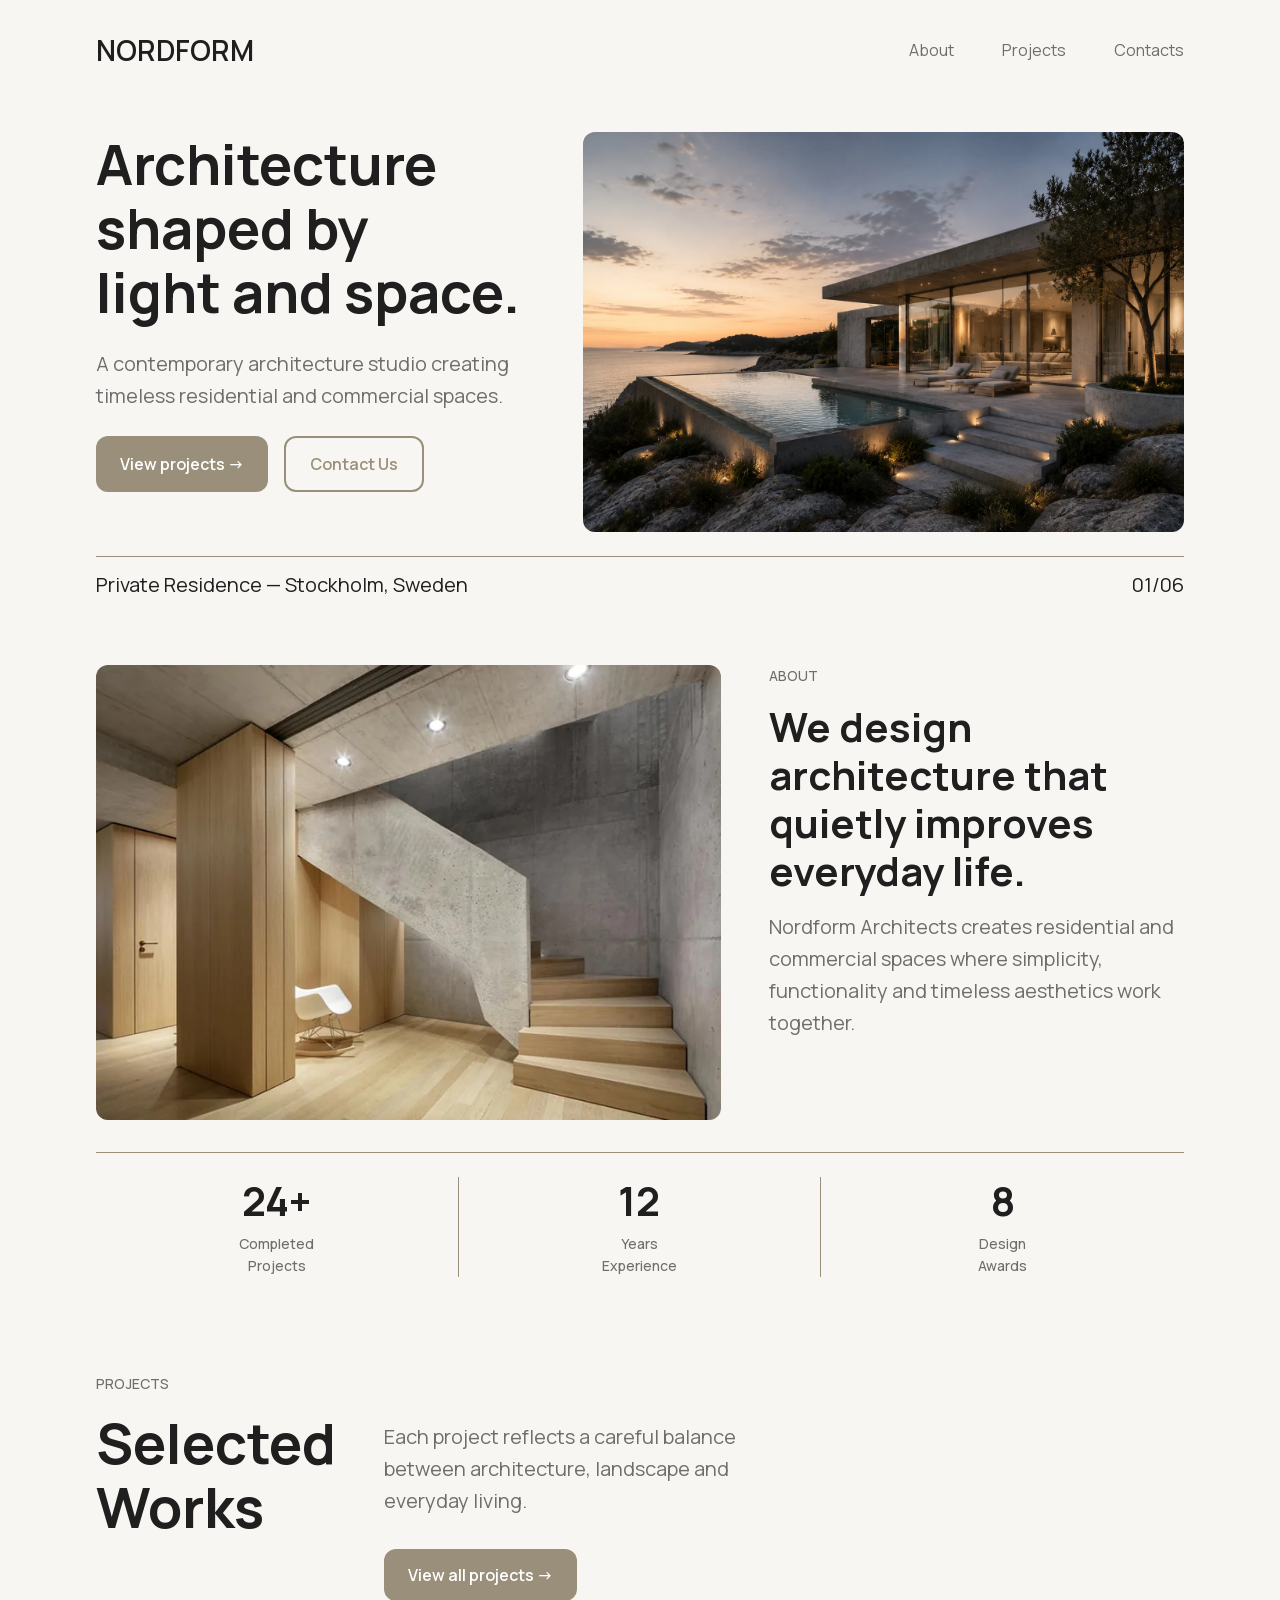
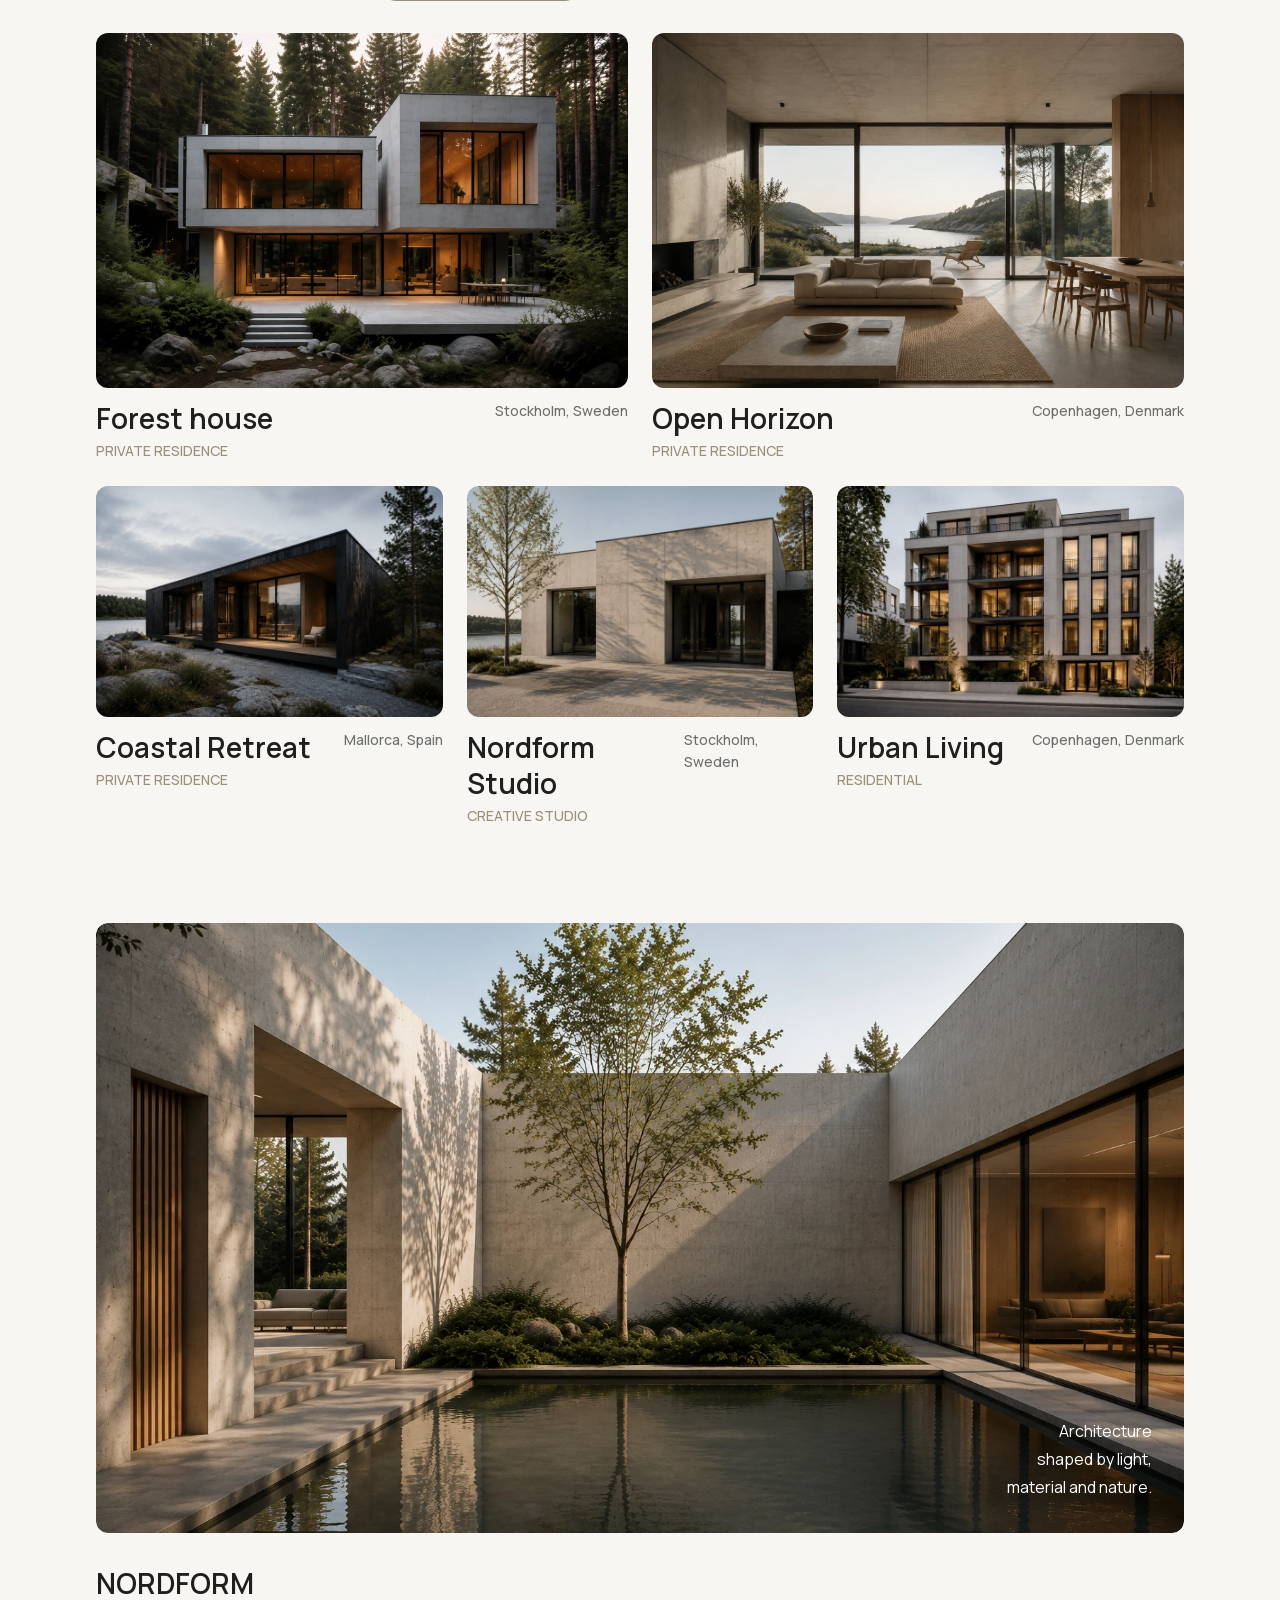
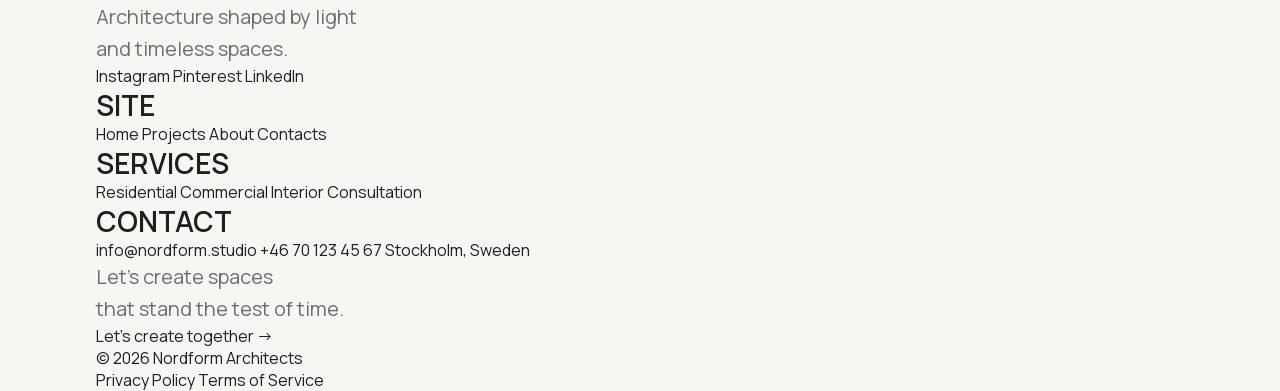
==== index.html @ 65e0deb0 "Add projects and features image section" ====
<!DOCTYPE html>
<html lang="en">

<head>
    <meta charset="UTF-8">
    <meta name="viewport" content="width=device-width, initial-scale=1.0">

    <title>Nordform — Architecture Studio</title>
    <meta name="description"
        content="Nordform Architects creates residential and commercial spaces where simplicity, functionality and timeless aesthetics work together.">

    <link rel="stylesheet" href="assets/css/reset.css">
    <link rel="stylesheet" href="assets/css/style.css">
    <link rel="stylesheet" href="assets/css/responsive.css">

    <script src="assets/js/script.js" defer></script>
</head>

<body>

    <!-- HEADER -->
    <header class="header">
        <div class="container header__inner">

            <a href="/" class="logo">
                NORDFORM
            </a>

            <nav class="nav">
                <a href="#about">About</a>
                <a href="#projects">Projects</a>
                <a href="#contact">Contacts</a>
            </nav>

        </div>
    </header>


    <main>

        <!-- HERO -->
        <section class="hero">

            <div class="container hero__inner">

                <div class="hero__content">

                    <h1>
                        Architecture<br>
                        shaped by<br>
                        light and space.
                    </h1>

                    <p class="hero__description">
                        A contemporary architecture studio creating<br>
                        timeless residential and commercial spaces.
                    </p>

                    <div class="hero__actions">

                        <a href="#projects" class="button">
                            View projects →
                        </a>

                        <a href="#contact" class="button button--outline">
                            Contact Us
                        </a>

                    </div>

                </div>


                <div class="hero__image">

                    <img src="assets/images/hero.webp" alt="Contemporary residential house in the forest">

                </div>

            </div>


            <div class="container hero__meta">

                <span>
                    Private Residence — Stockholm, Sweden
                </span>

                <span>
                    01/06
                </span>

            </div>

        </section>


        <!-- ABOUT -->
        <section class="about" id="about">

            <div class="container">

                <div class="about__inner">

                    <div class="about__image">

                        <img src="assets/images/about.webp" alt="Contemporary architectural interior">

                    </div>


                    <div class="about__content">

                        <p class="eyebrow">
                            ABOUT
                        </p>

                        <h2>
                            We design<br>
                            architecture that<br>
                            quietly improves<br>
                            everyday life.
                        </h2>

                        <p class="about__description">
                            Nordform Architects creates residential and
                            commercial spaces where simplicity,
                            functionality and timeless aesthetics
                            work together.
                        </p>

                    </div>

                </div>


                <!-- STATS -->
                <div class="stats">

                    <div class="stat">

                        <span class="stat__number">
                            24+
                        </span>

                        <span class="stat__label">
                            Completed<br>
                            Projects
                        </span>

                    </div>


                    <div class="stat">

                        <span class="stat__number">
                            12
                        </span>

                        <span class="stat__label">
                            Years<br>
                            Experience
                        </span>

                    </div>


                    <div class="stat">

                        <span class="stat__number">
                            8
                        </span>

                        <span class="stat__label">
                            Design<br>
                            Awards
                        </span>

                    </div>

                </div>

            </div>

        </section>


        <!-- PROJECTS -->

        <section class="projects" id="projects">

            <div class="container">

                <div class="projects__header">

                    <div class="projects__title">
                        <p class="eyebrow">
                            PROJECTS
                        </p>

                        <h1>
                            Selected<br>
                            Works
                        </h1>
                    </div>


                    <div class="projects__intro">

                        <p>
                            Each project reflects a careful balance
                            between architecture, landscape and
                            everyday living.
                        </p>

                        <a href="#" class="button">
                            View all projects →
                        </a>

                    </div>

                </div>


                <div class="projects__grid">

                    <article class="project-card">
                        <div class="project-card__image">
                            <img src="assets/images/forest-house.webp" alt="Forest house">
                        </div>
                        <div class="project-card__info">
                            <div>
                                <h3>
                                    Forest house
                                </h3>
                                <span class="project-card__type">
                                    PRIVATE RESIDENCE
                                </span>
                            </div>
                            <span class="project-card__location">
                                Stockholm, Sweden
                            </span>
                        </div>
                    </article>

                    <article class="project-card">

                        <div class="project-card__image">
                            <img src="assets/images/open-horizon.webp" alt="Open Horizon">
                        </div>

                        <div class="project-card__info">

                            <div>
                                <h3>Open Horizon</h3>

                                <span class="project-card__type">
                                    PRIVATE RESIDENCE
                                </span>
                            </div>

                            <span class="project-card__location">
                                Copenhagen, Denmark
                            </span>

                        </div>

                    </article>


                    <article class="project-card">

                        <div class="project-card__image">
                            <img src="assets/images/coastal-retreat.webp" alt="Coastal Retreat">
                        </div>

                        <div class="project-card__info">

                            <div>
                                <h3>Coastal Retreat</h3>

                                <span class="project-card__type">
                                    PRIVATE RESIDENCE
                                </span>
                            </div>

                            <span class="project-card__location">
                                Mallorca, Spain
                            </span>

                        </div>

                    </article>


                    <article class="project-card">

                        <div class="project-card__image">
                            <img src="assets/images/nordform-studio.webp" alt="Nordform Studio">
                        </div>

                        <div class="project-card__info">

                            <div>
                                <h3>Nordform Studio</h3>

                                <span class="project-card__type">
                                    CREATIVE STUDIO
                                </span>
                            </div>

                            <span class="project-card__location">
                                Stockholm, Sweden
                            </span>

                        </div>

                    </article>


                    <article class="project-card">

                        <div class="project-card__image">
                            <img src="assets/images/urban-living.webp" alt="Urban Living">
                        </div>

                        <div class="project-card__info">

                            <div>
                                <h3>Urban Living</h3>

                                <span class="project-card__type">
                                    RESIDENTIAL
                                </span>
                            </div>

                            <span class="project-card__location">
                                Copenhagen, Denmark
                            </span>

                        </div>

                    </article>

                </div>

            </div>

        </section>


        <!-- FEATURE IMAGE -->
        <section class="feature-image">

            <div class="container feature-image__inner">

                <img class="feature-image__img" src="assets/images/feature-pool.webp"
                    alt="Contemporary architectural courtyard">

                <p class="feature-image__caption">
                    Architecture<br>
                    shaped by light,<br>
                    material and nature.
                </p>

            </div>

        </section>

    </main>


    <!-- FOOTER -->
    <footer class="footer" id="contact">

        <div class="container">

            <div class="footer__top">


                <!-- BRAND -->
                <div class="footer__brand">

                    <a href="/" class="logo">
                        NORDFORM
                    </a>

                    <p>
                        Architecture shaped by light<br>
                        and timeless spaces.
                    </p>


                    <div class="socials">

                        <a href="#" aria-label="Instagram">
                            Instagram
                        </a>

                        <a href="#" aria-label="Pinterest">
                            Pinterest
                        </a>

                        <a href="#" aria-label="LinkedIn">
                            LinkedIn
                        </a>

                    </div>

                </div>


                <!-- SITE -->
                <div class="footer__column">

                    <h3>
                        SITE
                    </h3>

                    <a href="#">
                        Home
                    </a>

                    <a href="#projects">
                        Projects
                    </a>

                    <a href="#about">
                        About
                    </a>

                    <a href="#contact">
                        Contacts
                    </a>

                </div>


                <!-- SERVICES -->
                <div class="footer__column">

                    <h3>
                        SERVICES
                    </h3>

                    <a href="#">
                        Residential
                    </a>

                    <a href="#">
                        Commercial
                    </a>

                    <a href="#">
                        Interior
                    </a>

                    <a href="#">
                        Consultation
                    </a>

                </div>


                <!-- CONTACT -->
                <div class="footer__column">

                    <h3>
                        CONTACT
                    </h3>

                    <a href="mailto:info@nordform.studio">
                        info@nordform.studio
                    </a>

                    <a href="tel:+46701234567">
                        +46 70 123 45 67
                    </a>

                    <span>
                        Stockholm, Sweden
                    </span>

                </div>


                <!-- CTA -->
                <div class="footer__cta">

                    <p>
                        Let’s create spaces<br>
                        that stand the test of time.
                    </p>

                    <a href="#contact">
                        Let’s create together →
                    </a>

                </div>

            </div>


            <!-- FOOTER BOTTOM -->
            <div class="footer__bottom">

                <span>
                    © 2026 Nordform Architects
                </span>

                <div>

                    <a href="#">
                        Privacy Policy
                    </a>

                    <a href="#">
                        Terms of Service
                    </a>

                </div>

            </div>

        </div>

    </footer>

</body>

</html>
---- assets/css/style.css ----
/* ================================= Font ================================= */

@font-face {
    font-family: "manrope";
    src: url("../fonts/Manrope[wght].woff2") format("woff2");
    font-weight: 100 900;
    font-style: normal;
    font-display: swap;
}
/* ================================= Variables ================================= */

:root {
    /* Colors */
    --color-background: #F7F6F2;
    --color-surface: #FFFFFF;
    --color-text-primary: #1F1F1F;
    --color-text-secondary: #6E6E6E;
    --color-accent: #9A8F7A;
    --color-border: #E6E2DB;

    /* Typography */
    --font-family: "Manrope", sans-serif;

    --text-display: 800 72px / 80px var(--font-family);
    --text-h1: 700 56px / 64px var(--font-family);
    --text-h2: 700 40px / 48px var(--font-family);
    --text-h3: 600 28px / 36px var(--font-family);
    --text-body-large: 400 20px / 32px var(--font-family);
    --text-body: 400 16px / 28px var(--font-family);
    --text-caption: 500 14px / 22px var(--font-family);
    --text-button: 600 16px / 24px var(--font-family);

    /* Spacing */
    --space-1: 4px;
    --space-2: 8px;
    --space-3: 12px;
    --space-4: 16px;
    --space-5: 24px;
    --space-6: 32px;
    --space-7: 48px;
    --space-8: 64px;
    --space-9: 96px;
    --space-10: 128px;
    --space-11: 160px;

    /* Radius */
    --radius-none: 0;
    --radius-sm: 8px;
    --radius-md: 12px;
    --radius-lg: 16px;
    --radius-xl: 24px;

     /* Grid */
    --grid-columns: 12;
    --grid-gutter: 24px;
    --container-width: 1248px; /* set 1440 after landing */
    --grid-margin: 96px;

    /* Transition */
    --transition-fast: 0.3s ease;
}

/* ================================= Reset ================================= */

* {
    box-sizing: border-box;
    margin: 0;
    padding: 0;
}

html {
    scroll-behavior: smooth;
}

body {
    background-color: var(--color-background);
    color: var(--color-text-primary);
    font-family: var(--font-family);
}

/* ================================= Layout ================================= */

::selection {
    background: var(--color-accent);
    color: var(--color-surface);
}

.container {
    width: min(
        calc(100% - (var(--grid-margin) * 2)),
        var(--container-width)
    );

    margin-inline: auto;
}

img {
    display: block;
    max-width: 100%;
}

/* ================================= Typography ================================= */

h1 {
    font: var(--text-h1);
}

h2 {
    font: var(--text-h2);
}

h3 {
    font: var(--text-h3);
}

p {
    font: var(--text-body-large);
    color: var(--color-text-secondary)
}

a {
    color: inherit;
    text-decoration: none;
}

/* ================================= Components ================================= */

.button {
    display: inline-flex;
    align-items: center;
    justify-content: center;

    padding: 14px 24px;

    font: var(--text-button);

    border-radius: var(--radius-md);

    transition: var(--transition-fast);

    background-color: var(--color-accent);
    color: var(--color-surface);
}

.button:hover {
    opacity: 0.85;
}

.button:active {
    transform: translateY(1px);
}

.button:focus-visible {
    outline: 2px solid var(--color-text-primary);
    outline-offset: 2px;
}

.button--outline {
    background-color: var(--color-background);
    color: var(--color-accent);
    border: 2px solid var(--color-accent);
}

.button--outline:hover {
    background-color: var(--color-accent);
    color: var(--color-background);
    transition: var(--transition-fast);
}

/* ================================= Sections ================================= */

/*================= Header =================*/

.header {
    padding-block: var(--space-6);

    position: sticky;
    top: 0;
    z-index: 100;
    background-color: var(--color-background);
}

.header__inner {
    display: flex;
    align-items: center;
    justify-content: space-between;
}

.logo {
    font: var(--text-h3);
}

.nav {
    display: flex;
    gap: var(--space-7);
}

.nav a {
    font: var(--text-body);
    color: var(--color-text-secondary);
}

/*================= Hero =================*/

.hero {
    padding-block: var(--space-6);
}

.hero__inner {
    display: grid;
    grid-template-columns: repeat(12, 1fr);
    gap: var(--grid-gutter);
}

.hero__content {
    grid-column: span 5;

    display: flex;
    flex-direction: column;

    gap: var(--space-5);
}

.hero__actions {
    display: flex;
    gap: var(--space-4);
}

.hero__image {
    grid-column: span 7;
    justify-self: end;
    padding-left: var(--grid-gutter);
    overflow: hidden;
}

.hero__image img {
    border-radius: var(--radius-md);
}

.hero__meta {
    display: flex;
    align-content: center;
    justify-content: space-between;

    margin-top: var(--space-5);
    padding-top: var(--space-3);

    border-top: 1px solid var(--color-accent);

    font: var(--text-body-large);
}

/*================= About =================*/

.about {
    padding-block: var(--space-6);
}

.about__inner {
    display: grid;
    grid-template-columns: repeat(12, 1fr);
    gap: var(--grid-gutter);
}

.about__image {
    grid-column: span 7;
}

.about__image img {
    width: 100%;
    border-radius: var(--radius-md);
}

.about__content {
    grid-column: 8 / span 5;
    justify-self: end;
    padding-left: var(--grid-gutter);

    display: flex;
    flex-direction: column;
    gap: var(--space-4);
}

.eyebrow {
    font: var(--text-caption);
    color: var(--color-text-secondary);
}

.stats {
    display: grid;
    grid-template-columns: repeat(3, 1fr);

    margin-top: var(--space-6);
    padding-top: var(--space-5);

    border-top: 1px solid var(--color-accent);
}

.stat {
    display: flex;
    flex-direction: column;
    text-align: center;
    gap: var(--space-2);
}

.stat:not(:last-child) {
    border-right: 1px solid var(--color-accent);
}

.stat__number {
    font: var(--text-h2);
    color: var(--color-text-primary);
}

.stat__label {
    font: var(--text-caption);
    color: var(--color-text-secondary);
}

/*================= Projects =================*/

.projects {
    padding-block: var(--space-8);
}

.projects__header {
    display: flex;
    justify-content: start;
    align-items: flex-start;

    gap: var(--space-7);
    margin-bottom: var(--space-6);
}

.projects__title {
    display: flex;
    flex-direction: column;
    gap: var(--space-4);
}

.projects__intro {
    width: 35%;

    display: flex;
    flex-direction: column;
    align-items: flex-start;
    gap: var(--space-6);
    margin-top: var(--space-7);
}

.projects__grid {
    display: grid;
    grid-template-columns: repeat(12, 1fr);
    gap: var(--grid-gutter);
}

.project-card:nth-child(1),
.project-card:nth-child(2) {
    grid-column: span 6;
}

.project-card:nth-child(n + 3) {
    grid-column: span 4;
}

.project-card {
    display: flex;
    flex-direction: column;
}

.project-card__image {
    overflow: hidden;
    border-radius: var(--radius-md);
}

.project-card__image img {
    display: block;
    width: 100%;
    aspect-ratio: 6 / 4;
    object-fit: cover;
}

.project-card__info {
    display: flex;
    justify-content: space-between;
    align-items: flex-start;

    margin-top: var(--space-3);
}

.project-card h3 {
    font: var(--text-h3);
}

.project-card__type {
    display: block;

    margin-top: var(--space-1);

    font: var(--text-caption);
    color: var(--color-accent);
}

.project-card__location {
    font: var(--text-caption);
    color: var(--color-text-secondary);
}

/*================= Feature Image =================*/

.feature-image {
    padding-block: var(--space-6);
}

.feature-image__inner {
    position: relative;
    aspect-ratio: 1248 / 700;
    overflow: hidden;

    border-radius: var(--radius-md);
}

.feature-image__inner img {
    display: block;
    width: 100%;
    height: 100%;

    object-fit: cover;
    border-radius: var(--radius-md);
}

.feature-image__caption {
    position: absolute;
    right: var(--space-6);
    bottom: var(--space-6);

    color: var(--color-surface);
    font: var(--text-body);
    text-align: right;
}
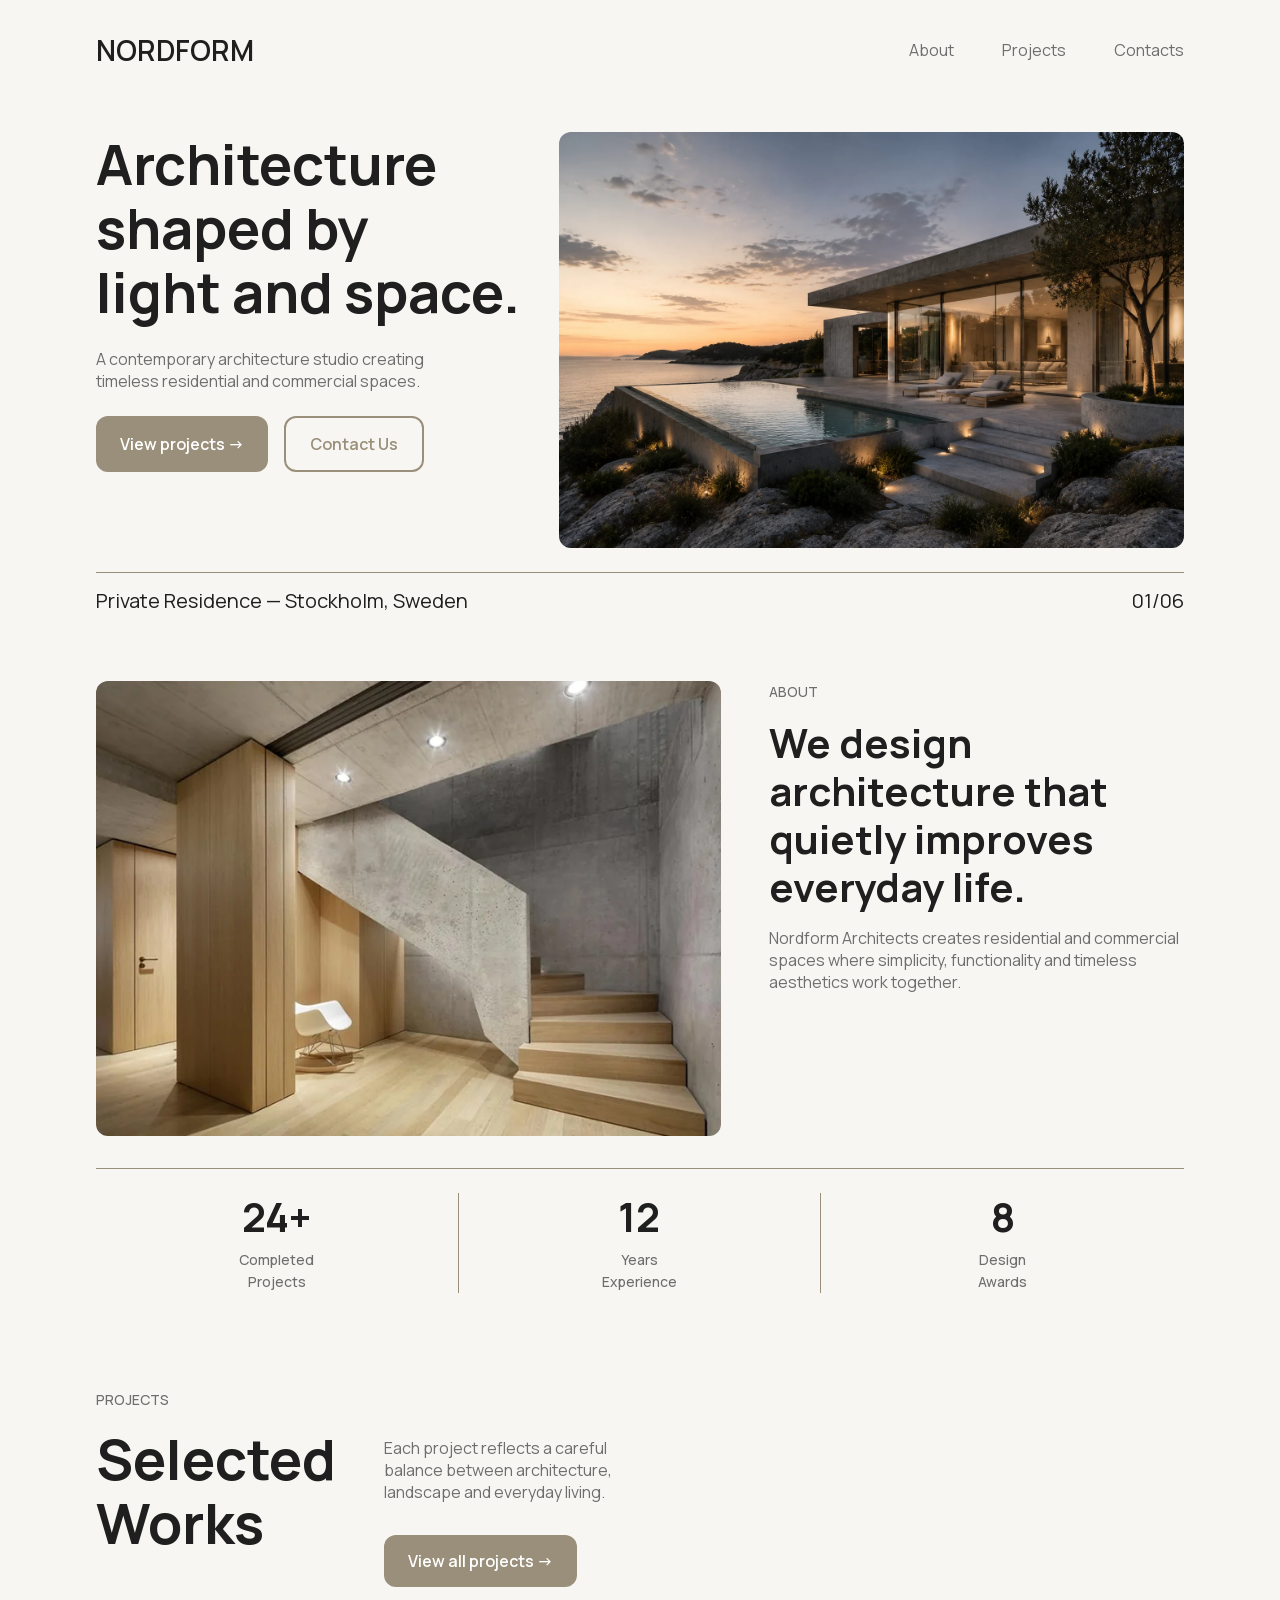
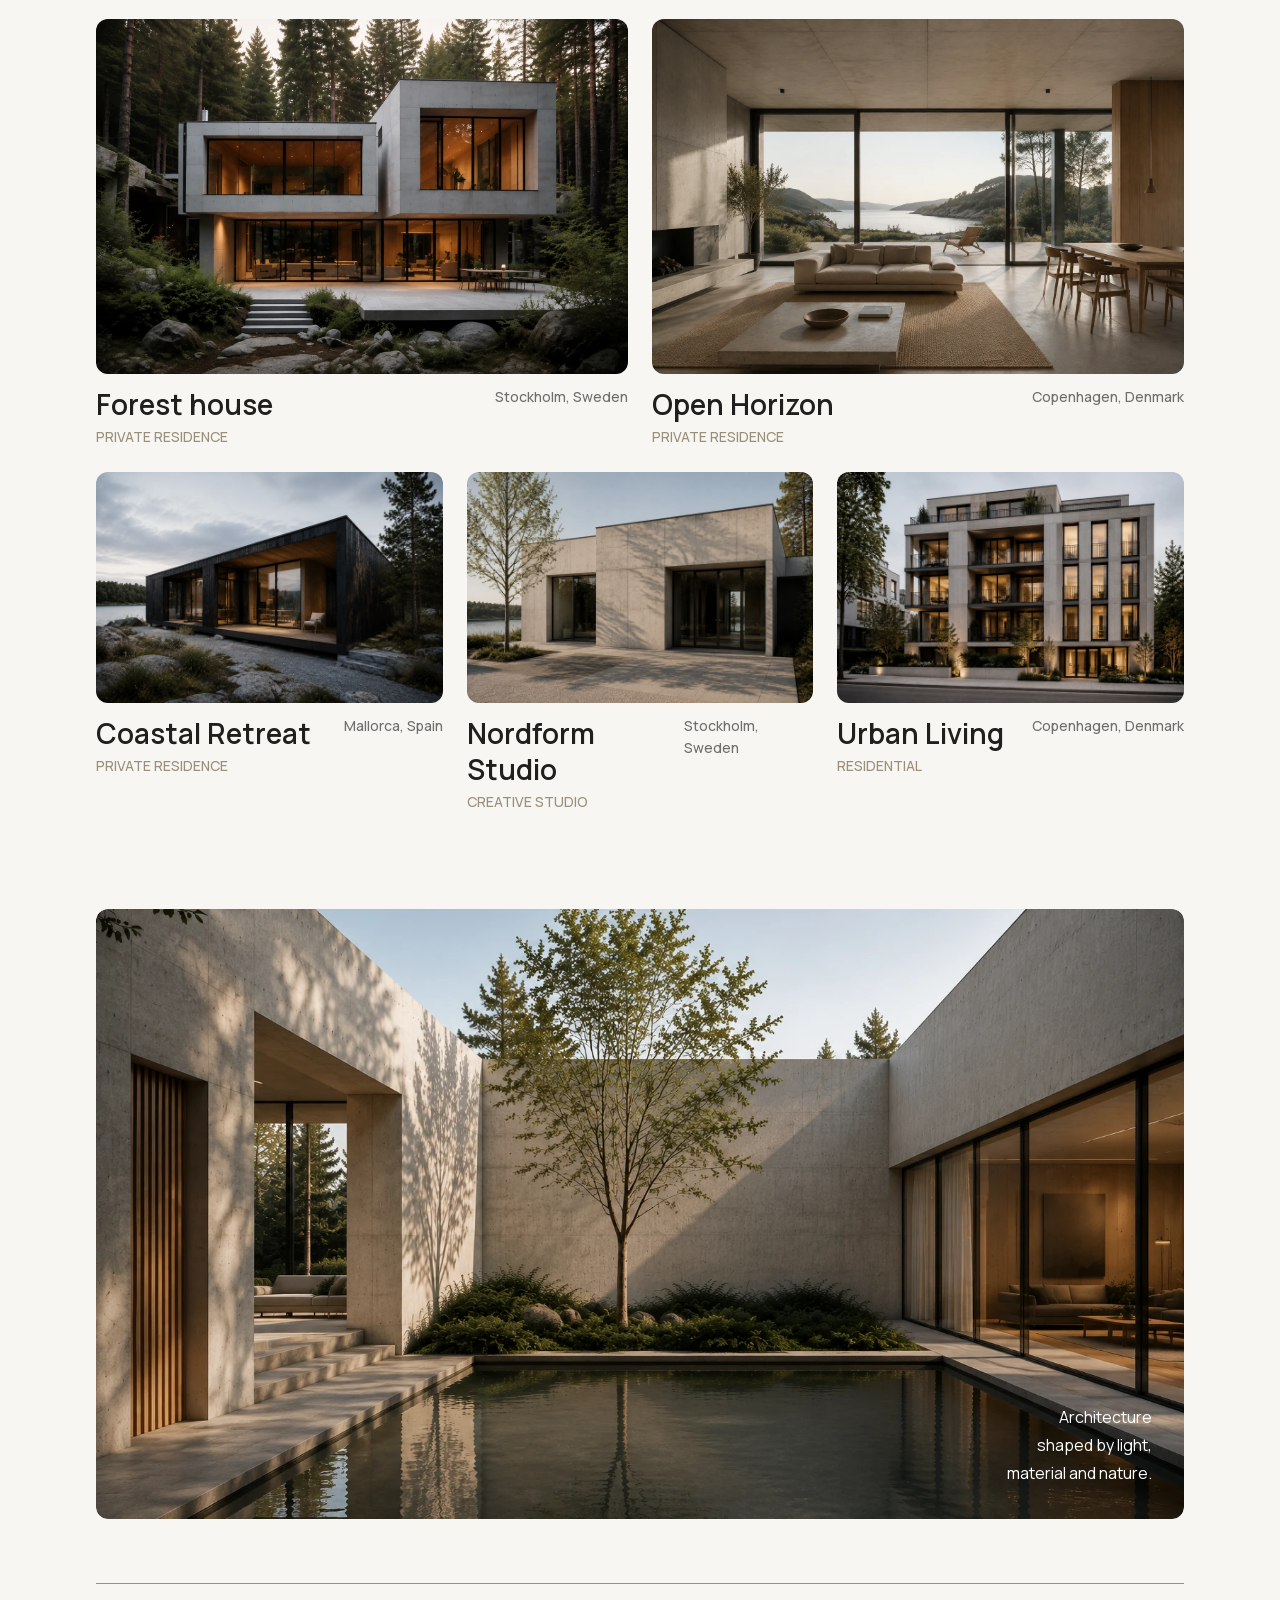
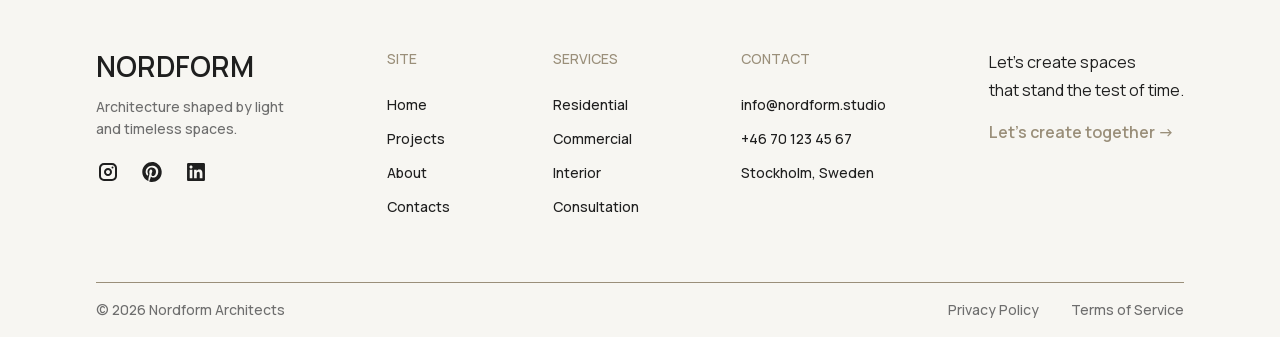
==== commit 5d7c9f4c: "Add footer. Optimize image and fix css" ====
--- a/index.html
+++ b/index.html
@@ -22,7 +22,7 @@
     <header class="header">
         <div class="container header__inner">
 
-            <a href="/" class="logo">
+            <a href="/" class="logo" aria-label="Nordform home">
                 NORDFORM
             </a>
 
@@ -104,7 +104,8 @@
 
                     <div class="about__image">
 
-                        <img src="assets/images/about.webp" alt="Contemporary architectural interior">
+                        <img src="assets/images/about.webp" loading="lazy" decoding="async"
+                        alt="Contemporary architectural interior">
 
                     </div>
 
@@ -198,10 +199,10 @@
                             PROJECTS
                         </p>
 
-                        <h1>
+                        <h2>
                             Selected<br>
                             Works
-                        </h1>
+                        </h2>
                     </div>
 
 
@@ -226,7 +227,8 @@
 
                     <article class="project-card">
                         <div class="project-card__image">
-                            <img src="assets/images/forest-house.webp" alt="Forest house">
+                            <img src="assets/images/forest-house.webp" loading="lazy" decoding="async"
+                            alt="Forest house">
                         </div>
                         <div class="project-card__info">
                             <div>
@@ -246,7 +248,8 @@
                     <article class="project-card">
 
                         <div class="project-card__image">
-                            <img src="assets/images/open-horizon.webp" alt="Open Horizon">
+                            <img src="assets/images/open-horizon.webp" loading="lazy" decoding="async"
+                            alt="Open Horizon">
                         </div>
 
                         <div class="project-card__info">
@@ -271,7 +274,8 @@
                     <article class="project-card">
 
                         <div class="project-card__image">
-                            <img src="assets/images/coastal-retreat.webp" alt="Coastal Retreat">
+                            <img src="assets/images/coastal-retreat.webp" loading="lazy" decoding="async"
+                            alt="Coastal Retreat">
                         </div>
 
                         <div class="project-card__info">
@@ -296,7 +300,8 @@
                     <article class="project-card">
 
                         <div class="project-card__image">
-                            <img src="assets/images/nordform-studio.webp" alt="Nordform Studio">
+                            <img src="assets/images/nordform-studio.webp" loading="lazy" decoding="async"
+                            alt="Nordform Studio">
                         </div>
 
                         <div class="project-card__info">
@@ -321,7 +326,8 @@
                     <article class="project-card">
 
                         <div class="project-card__image">
-                            <img src="assets/images/urban-living.webp" alt="Urban Living">
+                            <img src="assets/images/urban-living.webp" loading="lazy" decoding="async"
+                            alt="Urban Living">
                         </div>
 
                         <div class="project-card__info">
@@ -354,8 +360,8 @@
 
             <div class="container feature-image__inner">
 
-                <img class="feature-image__img" src="assets/images/feature-pool.webp"
-                    alt="Contemporary architectural courtyard">
+                <img class="feature-image__img" src="assets/images/feature-pool.webp" loading="lazy" decoding="async"
+                    alt="Nordform architectural project">
 
                 <p class="feature-image__caption">
                     Architecture<br>
@@ -381,7 +387,7 @@
                 <!-- BRAND -->
                 <div class="footer__brand">
 
-                    <a href="/" class="logo">
+                    <a href="/" class="logo" aria-label="Nordform home">
                         NORDFORM
                     </a>
 
@@ -394,15 +400,18 @@
                     <div class="socials">
 
                         <a href="#" aria-label="Instagram">
-                            Instagram
+                            <img src="assets/icons/instagram.svg" loading="lazy" decoding="async"
+                            alt="">
                         </a>
 
                         <a href="#" aria-label="Pinterest">
-                            Pinterest
+                            <img src="assets/icons/pinterest.svg" loading="lazy" decoding="async"
+                            alt="">
                         </a>
 
                         <a href="#" aria-label="LinkedIn">
-                            LinkedIn
+                            <img src="assets/icons/linkedin.svg" loading="lazy" decoding="async"
+                            alt="">
                         </a>
 
                     </div>
--- a/assets/css/style.css
+++ b/assets/css/style.css
@@ -7,6 +7,7 @@
     font-style: normal;
     font-display: swap;
 }
+
 /* ================================= Variables ================================= */
 
 :root {
@@ -50,10 +51,11 @@
     --radius-lg: 16px;
     --radius-xl: 24px;
 
-     /* Grid */
+    /* Grid */
     --grid-columns: 12;
     --grid-gutter: 24px;
-    --container-width: 1248px; /* set 1440 after landing */
+    --container-width: 1248px;
+    /* set 1440 after landing */
     --grid-margin: 96px;
 
     /* Transition */
@@ -76,6 +78,7 @@
     background-color: var(--color-background);
     color: var(--color-text-primary);
     font-family: var(--font-family);
+    font-size: 16px;
 }
 
 /* ================================= Layout ================================= */
@@ -86,10 +89,8 @@
 }
 
 .container {
-    width: min(
-        calc(100% - (var(--grid-margin) * 2)),
-        var(--container-width)
-    );
+    width: min(calc(100% - (var(--grid-margin) * 2)),
+            var(--container-width));
 
     margin-inline: auto;
 }
@@ -114,7 +115,6 @@
 }
 
 p {
-    font: var(--text-body-large);
     color: var(--color-text-secondary)
 }
 
@@ -159,12 +159,13 @@
     background-color: var(--color-background);
     color: var(--color-accent);
     border: 2px solid var(--color-accent);
+    
+    transition: var(--transition-fast);
 }
 
 .button--outline:hover {
     background-color: var(--color-accent);
     color: var(--color-background);
-    transition: var(--transition-fast);
 }
 
 /* ================================= Sections ================================= */
@@ -229,7 +230,6 @@
 .hero__image {
     grid-column: span 7;
     justify-self: end;
-    padding-left: var(--grid-gutter);
     overflow: hidden;
 }
 
@@ -239,7 +239,7 @@
 
 .hero__meta {
     display: flex;
-    align-content: center;
+    align-items: center;
     justify-content: space-between;
 
     margin-top: var(--space-5);
@@ -324,9 +324,8 @@
 }
 
 .projects__header {
-    display: flex;
-    justify-content: start;
-    align-items: flex-start;
+    display:grid;
+    grid-template-columns: repeat(12,1fr);
 
     gap: var(--space-7);
     margin-bottom: var(--space-6);
@@ -336,10 +335,15 @@
     display: flex;
     flex-direction: column;
     gap: var(--space-4);
+    grid-column: span 2.5;
+}
+
+.projects__title h2 {
+    font: var(--text-h1);
 }
 
 .projects__intro {
-    width: 35%;
+    grid-column: span 4;
 
     display: flex;
     flex-direction: column;
@@ -420,7 +424,7 @@
     border-radius: var(--radius-md);
 }
 
-.feature-image__inner img {
+.feature-image__img {
     display: block;
     width: 100%;
     height: 100%;
@@ -438,3 +442,107 @@
     font: var(--text-body);
     text-align: right;
 }
+
+/*================= Footer =================*/
+
+.footer {
+    padding-top: var(--space-6);
+}
+
+.footer__top {
+    display: flex;
+    justify-content: space-between;
+    align-items: flex-start;
+
+    padding-block: var(--space-8);
+
+    border-top: 1px solid var(--color-accent);
+}
+
+.footer__brand {
+    display: flex;
+    flex-direction: column;
+    align-items: flex-start;
+    gap: var(--space-3);
+}
+
+.footer__brand p {
+    font: var(--text-caption);
+}
+
+.socials {
+    display: flex;
+    align-items: center;
+    gap: 20px;
+    margin-top: var(--space-2);
+}
+
+.socials a {
+    display: flex;
+    align-items: center;
+    justify-content: center;
+
+    width: 24px;
+    height: 24px;
+}
+
+.socials img {
+    display: block;
+    width: 24px;
+    height: 24px;
+}
+
+.footer__column {
+    display: flex;
+    flex-direction: column;
+    align-items: flex-start;
+    gap: var(--space-3);
+}
+
+.footer__column h3 {
+    margin-bottom: var(--space-3);
+
+    font: var(--text-caption);
+    color: var(--color-accent);
+}
+
+.footer__column a,
+.footer__column span {
+    font: var(--text-caption);
+}
+
+.footer__cta {
+    display: flex;
+    flex-direction: column;
+    align-items: flex-start;
+    gap: var(--space-4);
+}
+
+.footer__cta p {
+    font: var(--text-body);
+    color: var(--color-text-primary);
+}
+
+.footer__cta a {
+    font: var(--text-button);
+    color: var(--color-accent);
+}
+
+.footer__bottom {
+    display: flex;
+    justify-content: space-between;
+    align-items: center;
+
+    padding-block: var(--space-4);
+
+    border-top: 1px solid var(--color-accent);
+
+    font: var(--text-caption);
+    color: var(--color-text-secondary);
+}
+
+.footer__bottom > div {
+    display: flex;
+    gap: var(--space-6);
+}
+
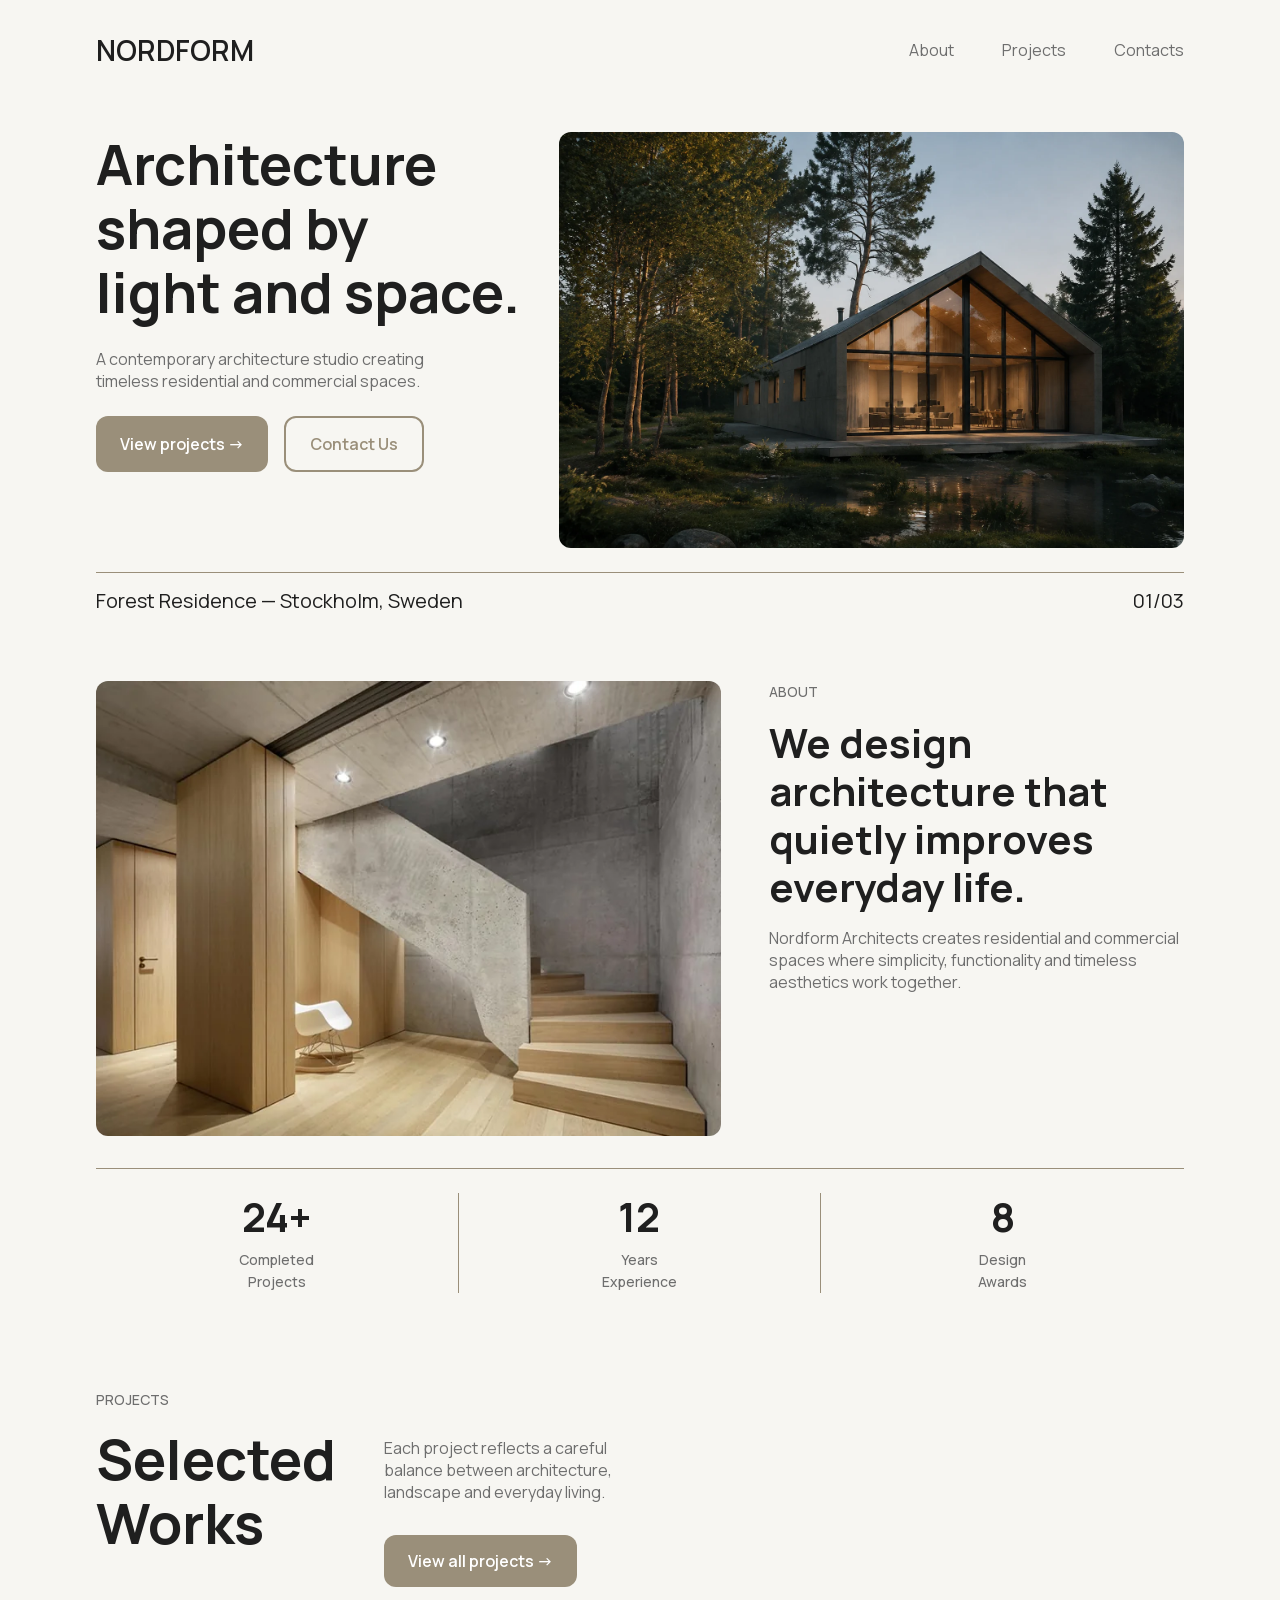
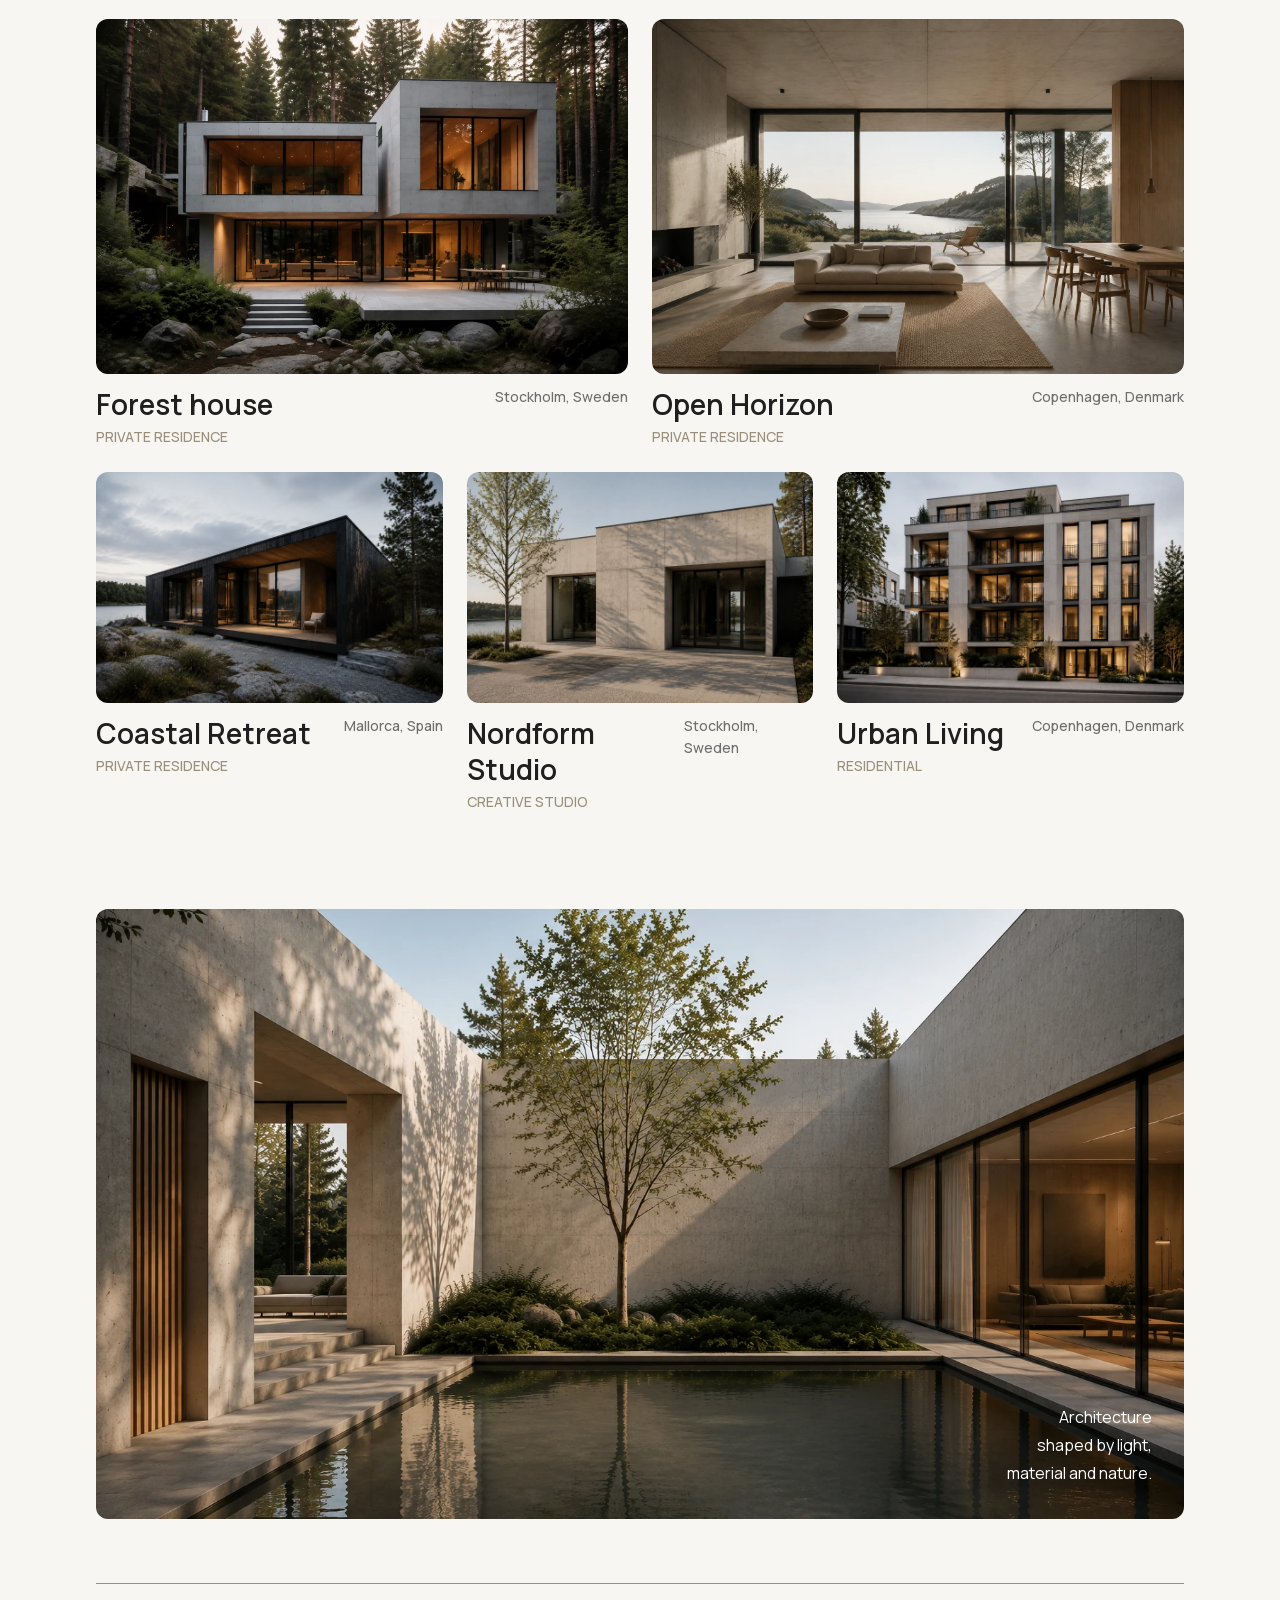
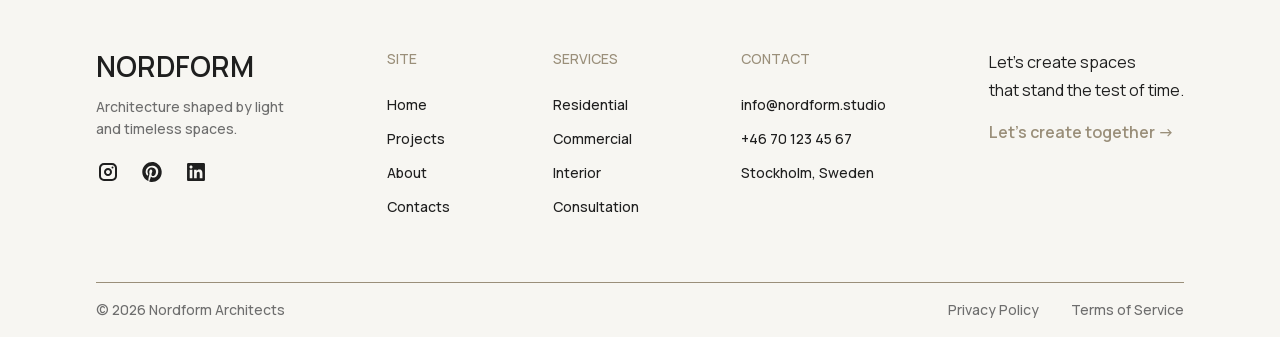
==== commit adc7102c: "Add hero slider" ====
--- a/index.html
+++ b/index.html
@@ -25,6 +25,12 @@
             <a href="/" class="logo" aria-label="Nordform home">
                 NORDFORM
             </a>
+
+            <button class="menu-toggle" aria-label="Open menu">
+                <span></span>
+                <span></span>
+                <span></span>
+            </button>
 
             <nav class="nav">
                 <a href="#about">About</a>
@@ -39,6 +45,7 @@
     <main>
 
         <!-- HERO -->
+
         <section class="hero">
 
             <div class="container hero__inner">
@@ -56,6 +63,7 @@
                         timeless residential and commercial spaces.
                     </p>
 
+
                     <div class="hero__actions">
 
                         <a href="#projects" class="button">
@@ -73,7 +81,19 @@
 
                 <div class="hero__image">
 
-                    <img src="assets/images/hero.webp" alt="Contemporary residential house in the forest">
+                    <div class="hero-slider">
+                        <div class="hero-slide active" data-title="Forest Residence — Stockholm, Sweden">
+                            <img src="assets/images/hero1.webp" alt="Forest Residence">
+                        </div>
+
+                        <div class="hero-slide" data-title="Mountain Retreat — Swiss Alps">
+                            <img src="assets/images/hero2.webp" alt="Mountain Retreat">
+                        </div>
+
+                        <div class="hero-slide" data-title="Coastal Residence — Nordic Coast">
+                            <img src="assets/images/hero3.webp" alt="Coastal Residence">
+                        </div>
+                    </div>
 
                 </div>
 
@@ -82,18 +102,17 @@
 
             <div class="container hero__meta">
 
-                <span>
-                    Private Residence — Stockholm, Sweden
+                <span class="hero__location">
+                    Forest Residence — Stockholm, Sweden
                 </span>
 
-                <span>
-                    01/06
+                <span class="hero__counter">
+                    01/03
                 </span>
 
             </div>
 
         </section>
-
 
         <!-- ABOUT -->
         <section class="about" id="about">
@@ -105,7 +124,7 @@
                     <div class="about__image">
 
                         <img src="assets/images/about.webp" loading="lazy" decoding="async"
-                        alt="Contemporary architectural interior">
+                            alt="Contemporary architectural interior">
 
                     </div>
 
@@ -228,7 +247,7 @@
                     <article class="project-card">
                         <div class="project-card__image">
                             <img src="assets/images/forest-house.webp" loading="lazy" decoding="async"
-                            alt="Forest house">
+                                alt="Forest house">
                         </div>
                         <div class="project-card__info">
                             <div>
@@ -249,7 +268,7 @@
 
                         <div class="project-card__image">
                             <img src="assets/images/open-horizon.webp" loading="lazy" decoding="async"
-                            alt="Open Horizon">
+                                alt="Open Horizon">
                         </div>
 
                         <div class="project-card__info">
@@ -275,7 +294,7 @@
 
                         <div class="project-card__image">
                             <img src="assets/images/coastal-retreat.webp" loading="lazy" decoding="async"
-                            alt="Coastal Retreat">
+                                alt="Coastal Retreat">
                         </div>
 
                         <div class="project-card__info">
@@ -301,7 +320,7 @@
 
                         <div class="project-card__image">
                             <img src="assets/images/nordform-studio.webp" loading="lazy" decoding="async"
-                            alt="Nordform Studio">
+                                alt="Nordform Studio">
                         </div>
 
                         <div class="project-card__info">
@@ -327,7 +346,7 @@
 
                         <div class="project-card__image">
                             <img src="assets/images/urban-living.webp" loading="lazy" decoding="async"
-                            alt="Urban Living">
+                                alt="Urban Living">
                         </div>
 
                         <div class="project-card__info">
@@ -400,18 +419,15 @@
                     <div class="socials">
 
                         <a href="#" aria-label="Instagram">
-                            <img src="assets/icons/instagram.svg" loading="lazy" decoding="async"
-                            alt="">
+                            <img src="assets/icons/instagram.svg" loading="lazy" decoding="async" alt="">
                         </a>
 
                         <a href="#" aria-label="Pinterest">
-                            <img src="assets/icons/pinterest.svg" loading="lazy" decoding="async"
-                            alt="">
+                            <img src="assets/icons/pinterest.svg" loading="lazy" decoding="async" alt="">
                         </a>
 
                         <a href="#" aria-label="LinkedIn">
-                            <img src="assets/icons/linkedin.svg" loading="lazy" decoding="async"
-                            alt="">
+                            <img src="assets/icons/linkedin.svg" loading="lazy" decoding="async" alt="">
                         </a>
 
                     </div>
--- a/assets/css/style.css
+++ b/assets/css/style.css
@@ -20,7 +20,7 @@
     --color-border: #E6E2DB;
 
     /* Typography */
-    --font-family: "Manrope", sans-serif;
+    --font-family: "manrope", sans-serif;
 
     --text-display: 800 72px / 80px var(--font-family);
     --text-h1: 700 56px / 64px var(--font-family);
@@ -159,7 +159,7 @@
     background-color: var(--color-background);
     color: var(--color-accent);
     border: 2px solid var(--color-accent);
-    
+
     transition: var(--transition-fast);
 }
 
@@ -201,6 +201,27 @@
     color: var(--color-text-secondary);
 }
 
+.menu-toggle {
+    display: none;
+
+    width: 24px;
+    padding: 0;
+
+    border: none;
+    background: transparent;
+
+    cursor: pointer;
+}
+
+.menu-toggle span {
+    display: block;
+    width: 100%;
+    height: 2px;
+    margin-block: 5px;
+
+    background-color: var(--color-text-primary);
+}
+
 /*================= Hero =================*/
 
 .hero {
@@ -229,12 +250,37 @@
 
 .hero__image {
     grid-column: span 7;
-    justify-self: end;
+    position: relative;
     overflow: hidden;
-}
-
-.hero__image img {
     border-radius: var(--radius-md);
+}
+
+.hero-slider {
+    position: relative;
+    width: 100%;
+    overflow: hidden;
+}
+
+.hero-slide{
+    width: 100%;
+    height: 100%;
+    display: block;
+    object-fit: cover;
+
+    opacity: 0;
+    position: absolute;
+    inset: 0;
+
+    transform: scale(1.05);
+    transition:
+        opacity 1s ease,
+        transform 6s ease;
+}
+
+.hero-slide.active {
+    opacity: 1;
+    position: relative;
+    transform: scale(1);
 }
 
 .hero__meta {
@@ -324,8 +370,8 @@
 }
 
 .projects__header {
-    display:grid;
-    grid-template-columns: repeat(12,1fr);
+    display: grid;
+    grid-template-columns: repeat(12, 1fr);
 
     gap: var(--space-7);
     margin-bottom: var(--space-6);
@@ -430,7 +476,6 @@
     height: 100%;
 
     object-fit: cover;
-    border-radius: var(--radius-md);
 }
 
 .feature-image__caption {
@@ -541,8 +586,7 @@
     color: var(--color-text-secondary);
 }
 
-.footer__bottom > div {
+.footer__bottom>div {
     display: flex;
     gap: var(--space-6);
-}
-
+}
--- a/assets/css/responsive.css
+++ b/assets/css/responsive.css
@@ -0,0 +1,274 @@
+/* ================================= Mobile ================================= */
+
+@media (max-width: 768px) {
+    :root {
+        --font-family: "manrope", sans-serif;
+        
+        --text-mobile-display: 700 36px / 42px var(--font-family);
+        --text-mobile-h2: 700 32px / 40px var(--font-family);
+        --text-mobile-h1: 700 36px / 42px var(--font-family);
+        --text-mobile-h3: 600 24px / 32px var(--font-family);
+        --text-mobile-caption: 400 14px / 22px var(--font-family);
+
+        --grid-margin: 12px;
+    }
+
+    .button {
+        padding: 10px 16px;
+        font-size: 14px;
+        line-height: 20px;
+        border-radius: 8px;
+    }
+
+    /*================= Header =================*/ 
+
+    .header {
+        padding-block: var(--space-3);
+    }
+
+    .logo {
+        font: var(--text-mobile-h3);
+    }
+
+    .nav {
+        display: none;
+    }
+
+    .menu-toggle {
+        display: block;
+    }
+
+    /*================= Hero =================*/
+    .hero {
+        padding-block: 0;
+        padding-bottom: var(--space-2);
+    }
+
+    .hero__inner {
+        display: flex;
+        flex-direction: column;
+        gap: var(--space-3);
+    }
+
+    .hero__content,
+    .hero__image {
+        grid-column: auto;
+    }
+
+    .hero__content {
+        order: 2;
+    }
+
+    .hero__image {
+        width: calc(100% + (var(--grid-margin) * 2));
+        margin-left: calc(var(--grid-margin) * -1);
+        padding-left: 0;
+
+        border-radius: 0;
+        order: 1;
+    }
+
+    .hero-slider img {
+        border-radius:0;
+    }
+
+    .hero__content h1 {
+        font: var(--text-mobile-display);
+    }
+
+    .hero__description {
+        font-size: 16px;
+        line-height: 24px;
+    }
+
+    .hero__actions {
+        gap: 12px;
+    }
+
+    .hero__meta {
+        display: none;
+
+        font: var(--text-mobile-caption);
+        padding-top: var(--space-2);
+        color: var(--color-text-secondary);
+    }
+
+    /*================= About =================*/
+
+    .about {
+        padding-block: var(--space-6);
+    }
+
+    .about__inner {
+        display: flex;
+        flex-direction: column;
+        gap: var(--space-4);
+    }
+
+    .about__image {
+        width: 100%;
+    }
+
+    .about__content {
+        width: 100%;
+        padding-left: 0;
+
+        gap: var(--space-4);
+
+        order: 1;
+    }
+
+    .about__content h2 {
+        font: var(--text-mobile-h2);
+    }
+
+    .about__description {
+        font-size: 16px;
+        line-height: 24px;
+    }
+
+    .about__image {
+        object-fit: cover;
+
+        order: 2;
+    }
+
+    .stats {
+        display: grid;
+        grid-template-columns: repeat(3, 1fr);
+
+        margin-top: var(--space-2);
+        padding-top: var(--space-4);
+
+        border-top: none;
+
+        order: 3;
+    }
+
+    .stat {
+        display: flex;
+        flex-direction: column;
+        align-items: center;
+        text-align: center;
+
+        gap: var(--space-2);
+    }
+
+    .stat:not(:last-child) {
+        border-right: 1px solid var(--color-accent);
+    }
+
+    .stat__number {
+        font-size: 28px;
+        line-height: 36px;
+    }
+
+    .stat__label {
+        font-size: 12px;
+        line-height: 18px;
+    }
+
+    /*================= Projects =================*/
+
+    .projects {
+        padding-block: var(--space-7);
+    }
+
+    .projects__header {
+        display: flex;
+        flex-direction: column;
+        gap: var(--space-5);
+        margin-bottom: var(--space-7);
+    }
+
+    .projects__title h2 {
+        font: var(--text-mobile-h1);
+    }
+
+    .projects__intro {
+        width: 100%;
+        margin-top: 0;
+        gap: var(--space-5);
+    }
+
+    .projects__intro p {
+        font-size: 16px;
+        line-height: 24px;
+    }
+
+    .projects__grid {
+        display: flex;
+        flex-direction: column;
+        gap: var(--space-7);
+    }
+
+    .project-card,
+    .project-card:nth-child(1),
+    .project-card:nth-child(2),
+    .project-card:nth-child(n + 3) {
+        width: 100%;
+        grid-column: auto;
+    }
+
+    .project-card__image img {
+        width: 100%;
+    }
+
+    .project-card__info {
+        display: grid;
+        grid-template-columns: 1fr auto;
+        gap: var(--space-4);
+    }
+
+    .project-card h3 {
+        font: var(--text-mobile-h3);
+    }
+
+    .project-card__location {
+        max-width: 180px;
+        text-align: right;
+    }
+
+    /*================= Footer =================*/
+
+    .footer__top {
+        display: flex;
+        flex-direction: column;
+        gap: var(--space-7);
+    }
+
+    .footer__brand,
+    .footer__column,
+    .footer__cta {
+        width: 100%;
+    }
+
+    .footer__bottom {
+        flex-direction: column;
+        align-items: flex-start;
+        gap: var(--space-4);
+    }
+
+    .footer__bottom>div {
+        gap: var(--space-5);
+    }
+
+    /*================= Feature Image =================*/
+
+    .feature-image {
+        padding-block: 0;
+    }
+
+    .feature-image__inner {
+        width: 100vw;
+
+        border-radius: 0;
+    }
+
+    .feature-image__caption {
+        right: var(--space-4);
+        bottom: var(--space-4);
+        font-size: 16px;
+        line-height: 24px;
+    }
+}
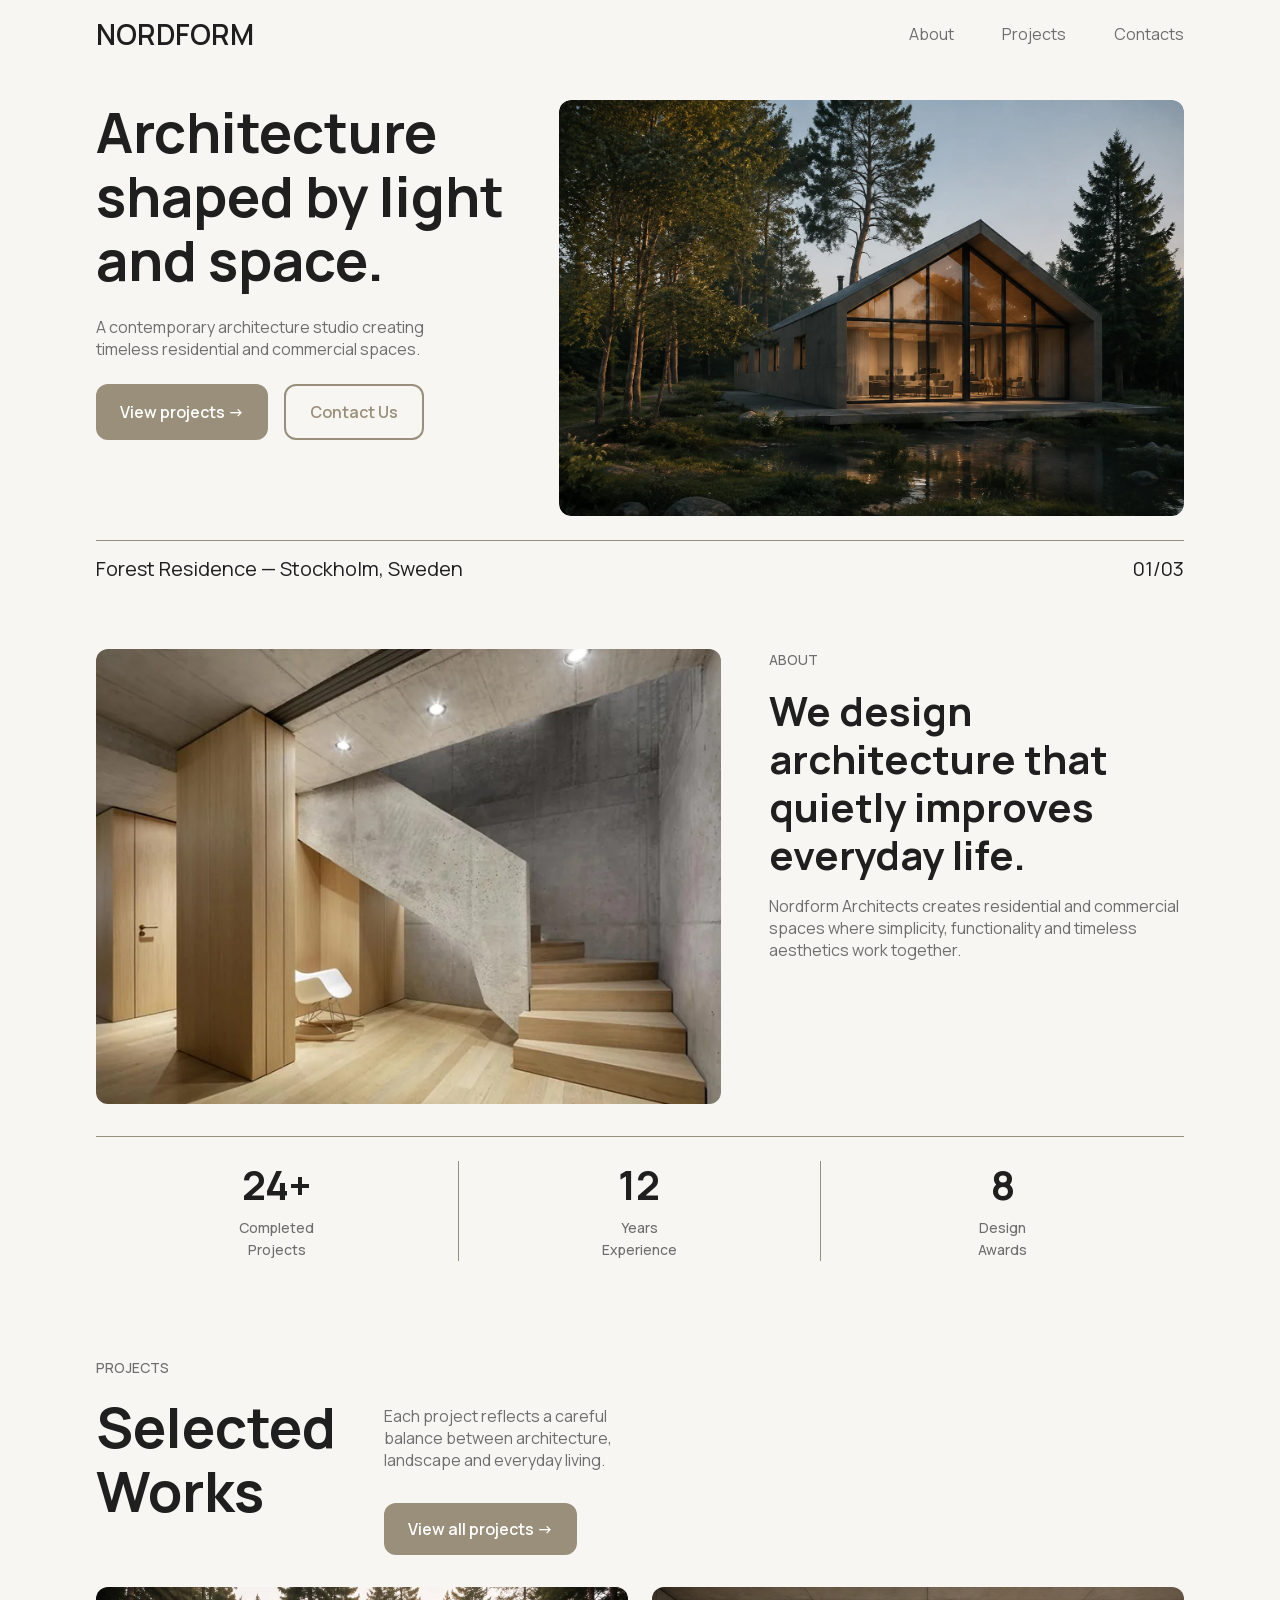
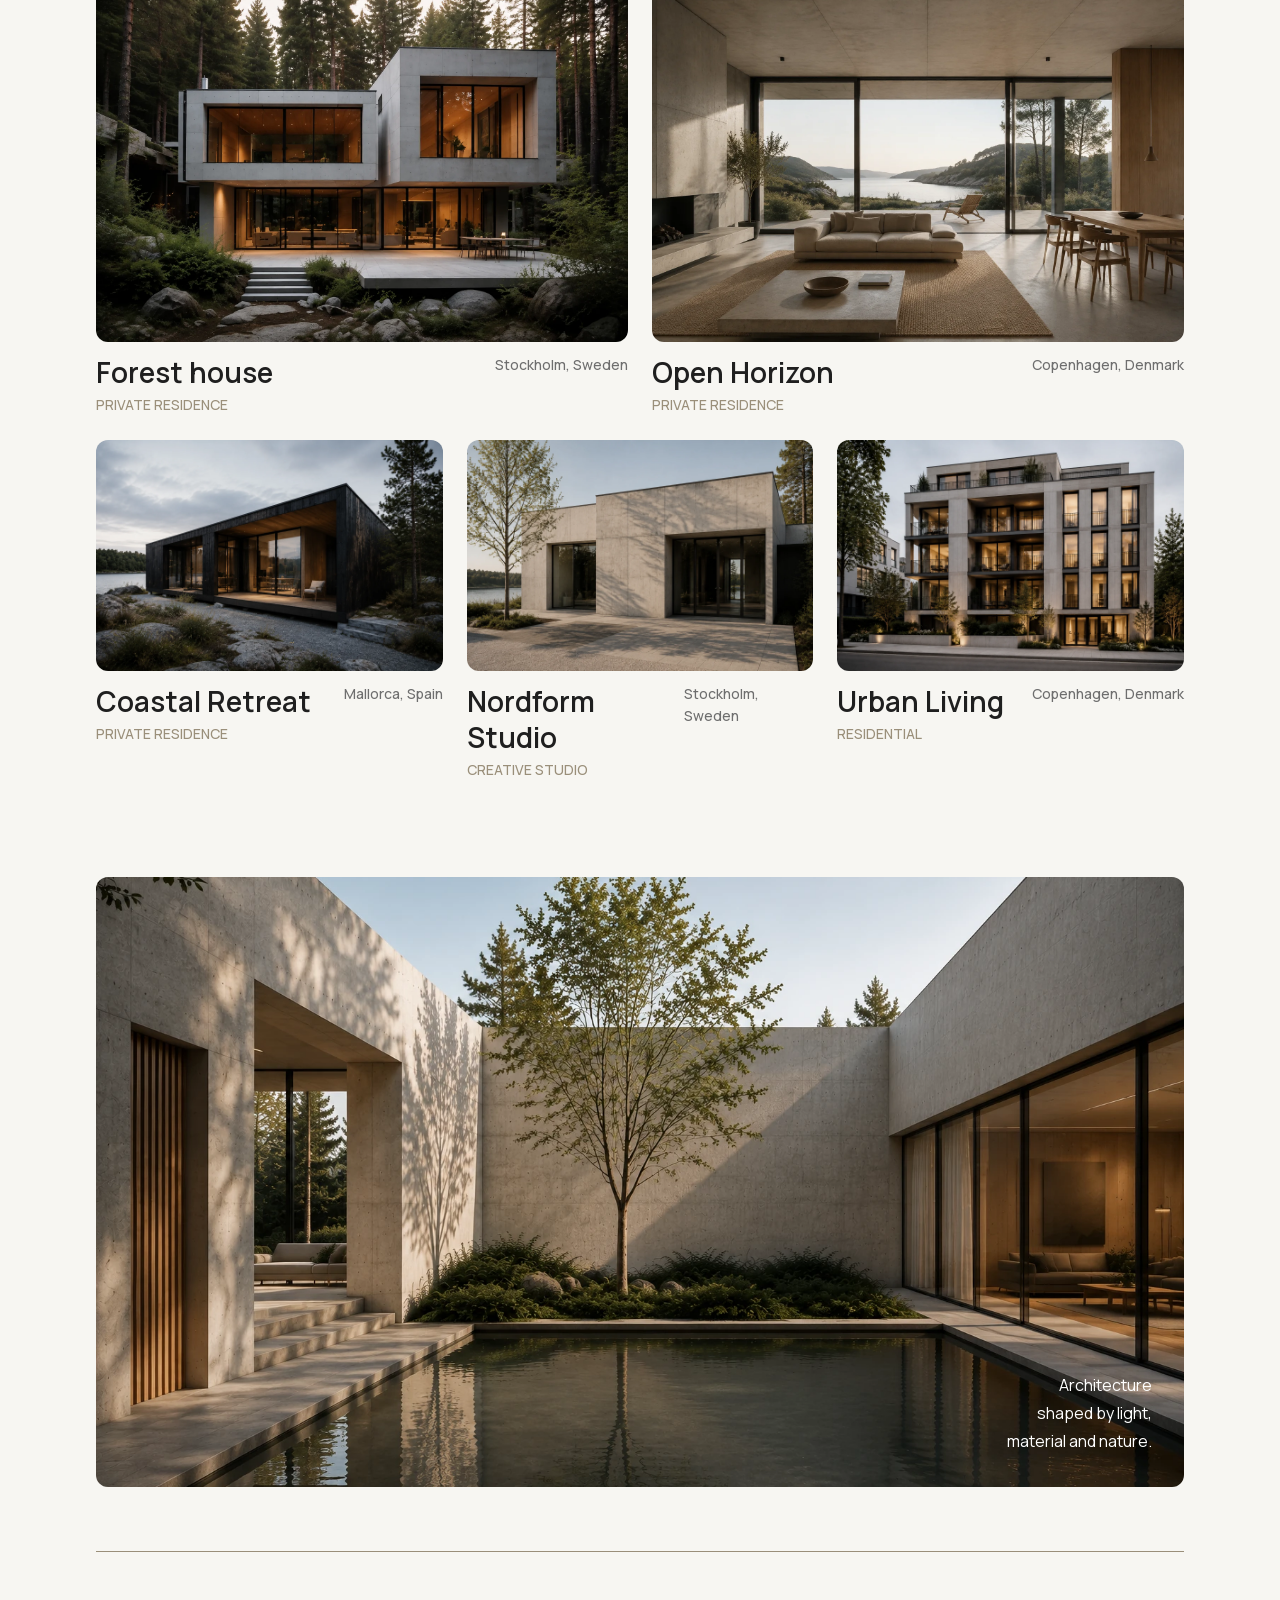
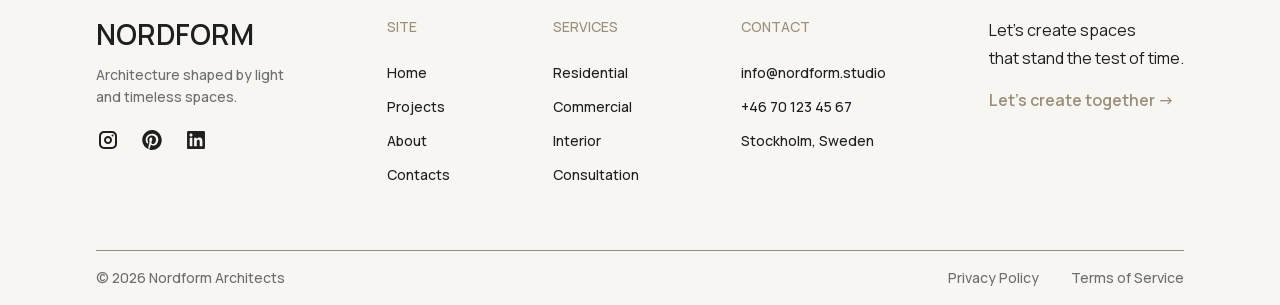
==== commit 4524479b: "Add togge menu and page animathion" ====
--- a/index.html
+++ b/index.html
@@ -1,556 +1,448 @@
-<!DOCTYPE html>
+<!doctype html>
 <html lang="en">
-
-<head>
-    <meta charset="UTF-8">
-    <meta name="viewport" content="width=device-width, initial-scale=1.0">
-
-    <title>Nordform — Architecture Studio</title>
-    <meta name="description"
-        content="Nordform Architects creates residential and commercial spaces where simplicity, functionality and timeless aesthetics work together.">
-
-    <link rel="stylesheet" href="assets/css/reset.css">
-    <link rel="stylesheet" href="assets/css/style.css">
-    <link rel="stylesheet" href="assets/css/responsive.css">
-
-    <script src="assets/js/script.js" defer></script>
-</head>
-
-<body>
-
-    <!-- HEADER -->
-    <header class="header">
-        <div class="container header__inner">
-
-            <a href="/" class="logo" aria-label="Nordform home">
-                NORDFORM
-            </a>
-
-            <button class="menu-toggle" aria-label="Open menu">
-                <span></span>
-                <span></span>
-                <span></span>
-            </button>
-
-            <nav class="nav">
-                <a href="#about">About</a>
-                <a href="#projects">Projects</a>
-                <a href="#contact">Contacts</a>
-            </nav>
-
-        </div>
-    </header>
-
-
-    <main>
-
-        <!-- HERO -->
-
-        <section class="hero">
-
-            <div class="container hero__inner">
-
-                <div class="hero__content">
-
-                    <h1>
-                        Architecture<br>
-                        shaped by<br>
-                        light and space.
-                    </h1>
-
-                    <p class="hero__description">
-                        A contemporary architecture studio creating<br>
-                        timeless residential and commercial spaces.
+    <head>
+        <meta charset="UTF-8" />
+        <meta name="viewport" content="width=device-width, initial-scale=1.0" />
+
+        <title>Nordform — Architecture Studio</title>
+        <meta
+            name="description"
+            content="Nordform Architects creates residential and commercial spaces where simplicity, functionality and timeless aesthetics work together."
+        />
+
+        <link rel="stylesheet" href="assets/css/reset.css" />
+        <link rel="stylesheet" href="assets/css/style.css" />
+        <link rel="stylesheet" href="assets/css/responsive.css" />
+
+        <script src="assets/js/script.js" defer></script>
+    </head>
+    <body>
+        <!-- HEADER -->
+        <header class="header">
+            <div class="container header__inner">
+                <a href="/" class="logo" aria-label="Nordform home">
+                    NORDFORM
+                </a>
+
+                <button
+                    class="menu-toggle"
+                    aria-label="Open menu"
+                    aria-expanded="false"
+                >
+                    <span></span>
+                    <span></span>
+                    <span></span>
+                </button>
+
+                <nav class="nav">
+                    <a href="#about">About</a>
+                    <a href="#projects">Projects</a>
+                    <a href="#contact">Contacts</a>
+                </nav>
+            </div>
+        </header>
+
+        <main>
+            <!-- HERO -->
+
+            <section class="hero reveal">
+                <div class="container hero__inner">
+                    <div class="hero__content">
+                        <h1>Architecture shaped by light and space.</h1>
+
+                        <p class="hero__description">
+                            A contemporary architecture studio creating<br />
+                            timeless residential and commercial spaces.
+                        </p>
+
+                        <div class="hero__actions">
+                            <a href="#projects" class="button">
+                                View projects →
+                            </a>
+
+                            <a href="#contact" class="button button--outline">
+                                Contact Us
+                            </a>
+                        </div>
+                    </div>
+
+                    <div class="hero__image">
+                        <div class="hero-slider">
+                            <div
+                                class="hero-slide active"
+                                data-title="Forest Residence — Stockholm, Sweden"
+                            >
+                                <img
+                                    src="assets/images/hero1.webp"
+                                    alt="Forest Residence"
+                                />
+                            </div>
+
+                            <div
+                                class="hero-slide"
+                                data-title="Mountain Retreat — Swiss Alps"
+                            >
+                                <img
+                                    src="assets/images/hero2.webp"
+                                    alt="Mountain Retreat"
+                                />
+                            </div>
+
+                            <div
+                                class="hero-slide"
+                                data-title="Coastal Residence — Nordic Coast"
+                            >
+                                <img
+                                    src="assets/images/hero3.webp"
+                                    alt="Coastal Residence"
+                                />
+                            </div>
+                        </div>
+                    </div>
+                </div>
+
+                <div class="container hero__meta">
+                    <span class="hero__location"></span>
+                    <span class="hero__counter"></span>
+                </div>
+            </section>
+
+            <!-- ABOUT -->
+            <section class="about reveal">
+                <div class="container">
+                    <div class="about__inner">
+                        <div class="about__image">
+                            <img
+                                src="assets/images/about.webp"
+                                loading="lazy"
+                                decoding="async"
+                                alt="Contemporary architectural interior"
+                            />
+                        </div>
+
+                        <div class="about__content">
+                            <p class="eyebrow">ABOUT</p>
+
+                            <h2>
+                                We design<br />
+                                architecture that<br />
+                                quietly improves<br />
+                                everyday life.
+                            </h2>
+
+                            <p class="about__description">
+                                Nordform Architects creates residential and
+                                commercial spaces where simplicity,
+                                functionality and timeless aesthetics work
+                                together.
+                            </p>
+                        </div>
+                    </div>
+
+                    <!-- STATS -->
+                    <div class="stats">
+                        <div class="stat">
+                            <span class="stat__number"> 24+ </span>
+
+                            <span class="stat__label">
+                                Completed<br />
+                                Projects
+                            </span>
+                        </div>
+
+                        <div class="stat">
+                            <span class="stat__number"> 12 </span>
+
+                            <span class="stat__label">
+                                Years<br />
+                                Experience
+                            </span>
+                        </div>
+
+                        <div class="stat">
+                            <span class="stat__number">8</span>
+                            <span class="stat__label">Design<br />Awards</span>
+                        </div>
+                    </div>
+                </div>
+            </section>
+
+            <!-- PROJECTS -->
+
+            <section class="projects reveal" id="projects">
+                <div class="container">
+                    <div class="projects__header">
+                        <div class="projects__title">
+                            <p class="eyebrow">PROJECTS</p>
+
+                            <h2>
+                                Selected<br />
+                                Works
+                            </h2>
+                        </div>
+
+                        <div class="projects__intro">
+                            <p>
+                                Each project reflects a careful balance between
+                                architecture, landscape and everyday living.
+                            </p>
+
+                            <a href="#" class="button"> View all projects → </a>
+                        </div>
+                    </div>
+
+                    <div class="projects__grid">
+                        <article class="project-card">
+                            <div class="project-card__image">
+                                <img
+                                    src="assets/images/forest-house.webp"
+                                    loading="lazy"
+                                    decoding="async"
+                                    alt="Forest house"
+                                />
+                            </div>
+                            <div class="project-card__info">
+                                <div>
+                                    <h3>Forest house</h3>
+                                    <span class="project-card__type">
+                                        PRIVATE RESIDENCE
+                                    </span>
+                                </div>
+                                <span class="project-card__location">
+                                    Stockholm, Sweden
+                                </span>
+                            </div>
+                        </article>
+
+                        <article class="project-card">
+                            <div class="project-card__image">
+                                <img
+                                    src="assets/images/open-horizon.webp"
+                                    loading="lazy"
+                                    decoding="async"
+                                    alt="Open Horizon"
+                                />
+                            </div>
+
+                            <div class="project-card__info">
+                                <div>
+                                    <h3>Open Horizon</h3>
+
+                                    <span class="project-card__type">
+                                        PRIVATE RESIDENCE
+                                    </span>
+                                </div>
+
+                                <span class="project-card__location">
+                                    Copenhagen, Denmark
+                                </span>
+                            </div>
+                        </article>
+
+                        <article class="project-card">
+                            <div class="project-card__image">
+                                <img
+                                    src="assets/images/coastal-retreat.webp"
+                                    loading="lazy"
+                                    decoding="async"
+                                    alt="Coastal Retreat"
+                                />
+                            </div>
+
+                            <div class="project-card__info">
+                                <div>
+                                    <h3>Coastal Retreat</h3>
+
+                                    <span class="project-card__type">
+                                        PRIVATE RESIDENCE
+                                    </span>
+                                </div>
+
+                                <span class="project-card__location">
+                                    Mallorca, Spain
+                                </span>
+                            </div>
+                        </article>
+
+                        <article class="project-card">
+                            <div class="project-card__image">
+                                <img
+                                    src="assets/images/nordform-studio.webp"
+                                    loading="lazy"
+                                    decoding="async"
+                                    alt="Nordform Studio"
+                                />
+                            </div>
+
+                            <div class="project-card__info">
+                                <div>
+                                    <h3>Nordform Studio</h3>
+
+                                    <span class="project-card__type">
+                                        CREATIVE STUDIO
+                                    </span>
+                                </div>
+
+                                <span class="project-card__location">
+                                    Stockholm, Sweden
+                                </span>
+                            </div>
+                        </article>
+
+                        <article class="project-card">
+                            <div class="project-card__image">
+                                <img
+                                    src="assets/images/urban-living.webp"
+                                    loading="lazy"
+                                    decoding="async"
+                                    alt="Urban Living"
+                                />
+                            </div>
+
+                            <div class="project-card__info">
+                                <div>
+                                    <h3>Urban Living</h3>
+
+                                    <span class="project-card__type">
+                                        RESIDENTIAL
+                                    </span>
+                                </div>
+
+                                <span class="project-card__location">
+                                    Copenhagen, Denmark
+                                </span>
+                            </div>
+                        </article>
+                    </div>
+                </div>
+            </section>
+
+            <!-- FEATURE IMAGE -->
+            <section class="feature-image">
+                <div class="container feature-image__inner">
+                    <img
+                        class="feature-image__img"
+                        src="assets/images/feature-pool.webp"
+                        loading="lazy"
+                        decoding="async"
+                        alt="Nordform architectural project"
+                    />
+
+                    <p class="feature-image__caption">
+                        Architecture<br />
+                        shaped by light,<br />
+                        material and nature.
                     </p>
-
-
-                    <div class="hero__actions">
-
-                        <a href="#projects" class="button">
-                            View projects →
+                </div>
+            </section>
+        </main>
+
+        <!-- FOOTER -->
+        <footer class="footer" id="contact">
+            <div class="container">
+                <div class="footer__top">
+                    <!-- BRAND -->
+                    <div class="footer__brand">
+                        <a href="/" class="logo" aria-label="Nordform home">
+                            NORDFORM
                         </a>
 
-                        <a href="#contact" class="button button--outline">
-                            Contact Us
+                        <p>
+                            Architecture shaped by light<br />
+                            and timeless spaces.
+                        </p>
+
+                        <div class="socials">
+                            <a href="#" aria-label="Instagram">
+                                <img
+                                    src="assets/icons/instagram.svg"
+                                    loading="lazy"
+                                    decoding="async"
+                                    alt=""
+                                />
+                            </a>
+
+                            <a href="#" aria-label="Pinterest">
+                                <img
+                                    src="assets/icons/pinterest.svg"
+                                    loading="lazy"
+                                    decoding="async"
+                                    alt=""
+                                />
+                            </a>
+
+                            <a href="#" aria-label="LinkedIn">
+                                <img
+                                    src="assets/icons/linkedin.svg"
+                                    loading="lazy"
+                                    decoding="async"
+                                    alt=""
+                                />
+                            </a>
+                        </div>
+                    </div>
+
+                    <!-- SITE -->
+                    <div class="footer__column">
+                        <h3>SITE</h3>
+
+                        <a href="#"> Home </a>
+
+                        <a href="#projects"> Projects </a>
+
+                        <a href="#about"> About </a>
+
+                        <a href="#contact"> Contacts </a>
+                    </div>
+
+                    <!-- SERVICES -->
+                    <div class="footer__column">
+                        <h3>SERVICES</h3>
+
+                        <a href="#"> Residential </a>
+
+                        <a href="#"> Commercial </a>
+
+                        <a href="#"> Interior </a>
+
+                        <a href="#"> Consultation </a>
+                    </div>
+
+                    <!-- CONTACT -->
+                    <div class="footer__column">
+                        <h3>CONTACT</h3>
+
+                        <a href="mailto:info@nordform.studio">
+                            info@nordform.studio
                         </a>
 
-                    </div>
-
-                </div>
-
-
-                <div class="hero__image">
-
-                    <div class="hero-slider">
-                        <div class="hero-slide active" data-title="Forest Residence — Stockholm, Sweden">
-                            <img src="assets/images/hero1.webp" alt="Forest Residence">
-                        </div>
-
-                        <div class="hero-slide" data-title="Mountain Retreat — Swiss Alps">
-                            <img src="assets/images/hero2.webp" alt="Mountain Retreat">
-                        </div>
-
-                        <div class="hero-slide" data-title="Coastal Residence — Nordic Coast">
-                            <img src="assets/images/hero3.webp" alt="Coastal Residence">
-                        </div>
-                    </div>
-
-                </div>
-
+                        <a href="tel:+46701234567"> +46 70 123 45 67 </a>
+
+                        <span> Stockholm, Sweden </span>
+                    </div>
+
+                    <!-- CTA -->
+                    <div class="footer__cta">
+                        <p>
+                            Let’s create spaces<br />
+                            that stand the test of time.
+                        </p>
+
+                        <a href="#contact"> Let’s create together → </a>
+                    </div>
+                </div>
+
+                <!-- FOOTER BOTTOM -->
+                <div class="footer__bottom">
+                    <span> © 2026 Nordform Architects </span>
+
+                    <div>
+                        <a href="#"> Privacy Policy </a>
+
+                        <a href="#"> Terms of Service </a>
+                    </div>
+                </div>
             </div>
-
-
-            <div class="container hero__meta">
-
-                <span class="hero__location">
-                    Forest Residence — Stockholm, Sweden
-                </span>
-
-                <span class="hero__counter">
-                    01/03
-                </span>
-
-            </div>
-
-        </section>
-
-        <!-- ABOUT -->
-        <section class="about" id="about">
-
-            <div class="container">
-
-                <div class="about__inner">
-
-                    <div class="about__image">
-
-                        <img src="assets/images/about.webp" loading="lazy" decoding="async"
-                            alt="Contemporary architectural interior">
-
-                    </div>
-
-
-                    <div class="about__content">
-
-                        <p class="eyebrow">
-                            ABOUT
-                        </p>
-
-                        <h2>
-                            We design<br>
-                            architecture that<br>
-                            quietly improves<br>
-                            everyday life.
-                        </h2>
-
-                        <p class="about__description">
-                            Nordform Architects creates residential and
-                            commercial spaces where simplicity,
-                            functionality and timeless aesthetics
-                            work together.
-                        </p>
-
-                    </div>
-
-                </div>
-
-
-                <!-- STATS -->
-                <div class="stats">
-
-                    <div class="stat">
-
-                        <span class="stat__number">
-                            24+
-                        </span>
-
-                        <span class="stat__label">
-                            Completed<br>
-                            Projects
-                        </span>
-
-                    </div>
-
-
-                    <div class="stat">
-
-                        <span class="stat__number">
-                            12
-                        </span>
-
-                        <span class="stat__label">
-                            Years<br>
-                            Experience
-                        </span>
-
-                    </div>
-
-
-                    <div class="stat">
-
-                        <span class="stat__number">
-                            8
-                        </span>
-
-                        <span class="stat__label">
-                            Design<br>
-                            Awards
-                        </span>
-
-                    </div>
-
-                </div>
-
-            </div>
-
-        </section>
-
-
-        <!-- PROJECTS -->
-
-        <section class="projects" id="projects">
-
-            <div class="container">
-
-                <div class="projects__header">
-
-                    <div class="projects__title">
-                        <p class="eyebrow">
-                            PROJECTS
-                        </p>
-
-                        <h2>
-                            Selected<br>
-                            Works
-                        </h2>
-                    </div>
-
-
-                    <div class="projects__intro">
-
-                        <p>
-                            Each project reflects a careful balance
-                            between architecture, landscape and
-                            everyday living.
-                        </p>
-
-                        <a href="#" class="button">
-                            View all projects →
-                        </a>
-
-                    </div>
-
-                </div>
-
-
-                <div class="projects__grid">
-
-                    <article class="project-card">
-                        <div class="project-card__image">
-                            <img src="assets/images/forest-house.webp" loading="lazy" decoding="async"
-                                alt="Forest house">
-                        </div>
-                        <div class="project-card__info">
-                            <div>
-                                <h3>
-                                    Forest house
-                                </h3>
-                                <span class="project-card__type">
-                                    PRIVATE RESIDENCE
-                                </span>
-                            </div>
-                            <span class="project-card__location">
-                                Stockholm, Sweden
-                            </span>
-                        </div>
-                    </article>
-
-                    <article class="project-card">
-
-                        <div class="project-card__image">
-                            <img src="assets/images/open-horizon.webp" loading="lazy" decoding="async"
-                                alt="Open Horizon">
-                        </div>
-
-                        <div class="project-card__info">
-
-                            <div>
-                                <h3>Open Horizon</h3>
-
-                                <span class="project-card__type">
-                                    PRIVATE RESIDENCE
-                                </span>
-                            </div>
-
-                            <span class="project-card__location">
-                                Copenhagen, Denmark
-                            </span>
-
-                        </div>
-
-                    </article>
-
-
-                    <article class="project-card">
-
-                        <div class="project-card__image">
-                            <img src="assets/images/coastal-retreat.webp" loading="lazy" decoding="async"
-                                alt="Coastal Retreat">
-                        </div>
-
-                        <div class="project-card__info">
-
-                            <div>
-                                <h3>Coastal Retreat</h3>
-
-                                <span class="project-card__type">
-                                    PRIVATE RESIDENCE
-                                </span>
-                            </div>
-
-                            <span class="project-card__location">
-                                Mallorca, Spain
-                            </span>
-
-                        </div>
-
-                    </article>
-
-
-                    <article class="project-card">
-
-                        <div class="project-card__image">
-                            <img src="assets/images/nordform-studio.webp" loading="lazy" decoding="async"
-                                alt="Nordform Studio">
-                        </div>
-
-                        <div class="project-card__info">
-
-                            <div>
-                                <h3>Nordform Studio</h3>
-
-                                <span class="project-card__type">
-                                    CREATIVE STUDIO
-                                </span>
-                            </div>
-
-                            <span class="project-card__location">
-                                Stockholm, Sweden
-                            </span>
-
-                        </div>
-
-                    </article>
-
-
-                    <article class="project-card">
-
-                        <div class="project-card__image">
-                            <img src="assets/images/urban-living.webp" loading="lazy" decoding="async"
-                                alt="Urban Living">
-                        </div>
-
-                        <div class="project-card__info">
-
-                            <div>
-                                <h3>Urban Living</h3>
-
-                                <span class="project-card__type">
-                                    RESIDENTIAL
-                                </span>
-                            </div>
-
-                            <span class="project-card__location">
-                                Copenhagen, Denmark
-                            </span>
-
-                        </div>
-
-                    </article>
-
-                </div>
-
-            </div>
-
-        </section>
-
-
-        <!-- FEATURE IMAGE -->
-        <section class="feature-image">
-
-            <div class="container feature-image__inner">
-
-                <img class="feature-image__img" src="assets/images/feature-pool.webp" loading="lazy" decoding="async"
-                    alt="Nordform architectural project">
-
-                <p class="feature-image__caption">
-                    Architecture<br>
-                    shaped by light,<br>
-                    material and nature.
-                </p>
-
-            </div>
-
-        </section>
-
-    </main>
-
-
-    <!-- FOOTER -->
-    <footer class="footer" id="contact">
-
-        <div class="container">
-
-            <div class="footer__top">
-
-
-                <!-- BRAND -->
-                <div class="footer__brand">
-
-                    <a href="/" class="logo" aria-label="Nordform home">
-                        NORDFORM
-                    </a>
-
-                    <p>
-                        Architecture shaped by light<br>
-                        and timeless spaces.
-                    </p>
-
-
-                    <div class="socials">
-
-                        <a href="#" aria-label="Instagram">
-                            <img src="assets/icons/instagram.svg" loading="lazy" decoding="async" alt="">
-                        </a>
-
-                        <a href="#" aria-label="Pinterest">
-                            <img src="assets/icons/pinterest.svg" loading="lazy" decoding="async" alt="">
-                        </a>
-
-                        <a href="#" aria-label="LinkedIn">
-                            <img src="assets/icons/linkedin.svg" loading="lazy" decoding="async" alt="">
-                        </a>
-
-                    </div>
-
-                </div>
-
-
-                <!-- SITE -->
-                <div class="footer__column">
-
-                    <h3>
-                        SITE
-                    </h3>
-
-                    <a href="#">
-                        Home
-                    </a>
-
-                    <a href="#projects">
-                        Projects
-                    </a>
-
-                    <a href="#about">
-                        About
-                    </a>
-
-                    <a href="#contact">
-                        Contacts
-                    </a>
-
-                </div>
-
-
-                <!-- SERVICES -->
-                <div class="footer__column">
-
-                    <h3>
-                        SERVICES
-                    </h3>
-
-                    <a href="#">
-                        Residential
-                    </a>
-
-                    <a href="#">
-                        Commercial
-                    </a>
-
-                    <a href="#">
-                        Interior
-                    </a>
-
-                    <a href="#">
-                        Consultation
-                    </a>
-
-                </div>
-
-
-                <!-- CONTACT -->
-                <div class="footer__column">
-
-                    <h3>
-                        CONTACT
-                    </h3>
-
-                    <a href="mailto:info@nordform.studio">
-                        info@nordform.studio
-                    </a>
-
-                    <a href="tel:+46701234567">
-                        +46 70 123 45 67
-                    </a>
-
-                    <span>
-                        Stockholm, Sweden
-                    </span>
-
-                </div>
-
-
-                <!-- CTA -->
-                <div class="footer__cta">
-
-                    <p>
-                        Let’s create spaces<br>
-                        that stand the test of time.
-                    </p>
-
-                    <a href="#contact">
-                        Let’s create together →
-                    </a>
-
-                </div>
-
-            </div>
-
-
-            <!-- FOOTER BOTTOM -->
-            <div class="footer__bottom">
-
-                <span>
-                    © 2026 Nordform Architects
-                </span>
-
-                <div>
-
-                    <a href="#">
-                        Privacy Policy
-                    </a>
-
-                    <a href="#">
-                        Terms of Service
-                    </a>
-
-                </div>
-
-            </div>
-
-        </div>
-
-    </footer>
-
-</body>
-
-</html>+        </footer>
+    </body>
+</html>
--- a/assets/css/style.css
+++ b/assets/css/style.css
@@ -12,12 +12,12 @@
 
 :root {
     /* Colors */
-    --color-background: #F7F6F2;
-    --color-surface: #FFFFFF;
-    --color-text-primary: #1F1F1F;
-    --color-text-secondary: #6E6E6E;
-    --color-accent: #9A8F7A;
-    --color-border: #E6E2DB;
+    --color-background: #f7f6f2;
+    --color-surface: #ffffff;
+    --color-text-primary: #1f1f1f;
+    --color-text-secondary: #6e6e6e;
+    --color-accent: #9a8f7a;
+    --color-border: #e6e2db;
 
     /* Typography */
     --font-family: "manrope", sans-serif;
@@ -62,6 +62,20 @@
     --transition-fast: 0.3s ease;
 }
 
+/* ================================= Animathions ================================= */
+
+@keyframes fadeUp {
+    from {
+        opacity: 0;
+        transform: translateX(-100px);
+    }
+
+    to {
+        opacity: 1;
+        transform: translateY(0);
+    }
+}
+
 /* ================================= Reset ================================= */
 
 * {
@@ -81,6 +95,25 @@
     font-size: 16px;
 }
 
+#about,
+#projects,
+#contact {
+    scroll-margin-top: 100px;
+}
+
+.reveal {
+    opacity: 0;
+    transform: translateY(40px);
+    transition:
+        opacity 0.8s ease,
+        transform 0.8s ease;
+}
+
+.reveal.active {
+    opacity: 1;
+    transform: translateY(0);
+}
+
 /* ================================= Layout ================================= */
 
 ::selection {
@@ -89,8 +122,7 @@
 }
 
 .container {
-    width: min(calc(100% - (var(--grid-margin) * 2)),
-            var(--container-width));
+    width: min(calc(100% - (var(--grid-margin) * 2)), var(--container-width));
 
     margin-inline: auto;
 }
@@ -115,7 +147,7 @@
 }
 
 p {
-    color: var(--color-text-secondary)
+    color: var(--color-text-secondary);
 }
 
 a {
@@ -173,12 +205,16 @@
 /*================= Header =================*/
 
 .header {
-    padding-block: var(--space-6);
+    padding-block: var(--space-4);
 
     position: sticky;
     top: 0;
     z-index: 100;
     background-color: var(--color-background);
+
+    background-color: rgba(247, 246, 242, 0.85);
+    backdrop-filter: blur(12px);
+    transition: var(--transition-fast);
 }
 
 .header__inner {
@@ -204,7 +240,11 @@
 .menu-toggle {
     display: none;
 
+    position: relative;
+    z-index: 101;
+
     width: 24px;
+    height: 20px;
     padding: 0;
 
     border: none;
@@ -214,12 +254,41 @@
 }
 
 .menu-toggle span {
-    display: block;
+    position: absolute;
+    left: 0;
+
     width: 100%;
     height: 2px;
-    margin-block: 5px;
 
     background-color: var(--color-text-primary);
+
+    transition: 0.3s ease;
+}
+
+.menu-toggle span:nth-child(1) {
+    top: 0;
+}
+
+.menu-toggle span:nth-child(2) {
+    top: 9px;
+}
+
+.menu-toggle span:nth-child(3) {
+    bottom: 0;
+}
+
+.menu-toggle.active span:nth-child(1) {
+    top: 9px;
+    transform: rotate(45deg);
+}
+
+.menu-toggle.active span:nth-child(2) {
+    opacity: 0;
+}
+
+.menu-toggle.active span:nth-child(3) {
+    bottom: 9px;
+    transform: rotate(-45deg);
 }
 
 /*================= Hero =================*/
@@ -235,6 +304,8 @@
 }
 
 .hero__content {
+    animation: fadeUp 0.8s ease;
+
     grid-column: span 5;
 
     display: flex;
@@ -259,9 +330,10 @@
     position: relative;
     width: 100%;
     overflow: hidden;
-}
-
-.hero-slide{
+    border-radius: var(--radius-md);
+}
+
+.hero-slide {
     width: 100%;
     height: 100%;
     display: block;
@@ -416,6 +488,8 @@
 .project-card {
     display: flex;
     flex-direction: column;
+
+    cursor: pointer;
 }
 
 .project-card__image {
@@ -428,6 +502,12 @@
     width: 100%;
     aspect-ratio: 6 / 4;
     object-fit: cover;
+
+    transition: transform 0.4s ease;
+}
+
+.project-card:hover .project-card__image img {
+    transform: scale(1.05);
 }
 
 .project-card__info {
@@ -586,7 +666,7 @@
     color: var(--color-text-secondary);
 }
 
-.footer__bottom>div {
+.footer__bottom > div {
     display: flex;
     gap: var(--space-6);
-}+}
--- a/assets/css/responsive.css
+++ b/assets/css/responsive.css
@@ -1,9 +1,77 @@
+/* ================================= Tablets ================================= */
+
+@media (max-width: 1100px) {
+    :root {
+        --grid-margin: 24px;
+    }
+
+    .hero__inner {
+        display: flex;
+        flex-direction: column;
+    }
+
+    .hero__image {
+        order: -1;
+    }
+
+    .about__inner {
+        display: flex;
+        flex-direction: column;
+    }
+
+    .about__content h2 {
+        font-size: 56px;
+        line-height: 1.05;
+        max-width: 700px;
+    }
+
+    .projects__header {
+        display: flex;
+        flex-direction: row;
+        gap: 30px;
+    }
+
+    .project-card:nth-child(1) {
+        grid-column: span 12;
+    }
+
+    .project-card:nth-child(n + 2) {
+        grid-column: span 6;
+    }
+
+    .projects__header h2 {
+        max-width: 500px;
+    }
+
+    .projects__intro {
+        max-width: 500px;
+    }
+}
+
+@media (max-width: 900px) {
+    :root {
+        --grid-margin: 12px;
+    }
+
+    .hero__image {
+        order: 1;
+    }
+
+    .hero__content h1 {
+        font-size: 56px;
+    }
+
+    .about__content h2 {
+        font-size: 48px;
+    }
+}
+
 /* ================================= Mobile ================================= */
 
 @media (max-width: 768px) {
     :root {
         --font-family: "manrope", sans-serif;
-        
+
         --text-mobile-display: 700 36px / 42px var(--font-family);
         --text-mobile-h2: 700 32px / 40px var(--font-family);
         --text-mobile-h1: 700 36px / 42px var(--font-family);
@@ -20,7 +88,7 @@
         border-radius: 8px;
     }
 
-    /*================= Header =================*/ 
+    /*================= Header =================*/
 
     .header {
         padding-block: var(--space-3);
@@ -36,6 +104,58 @@
 
     .menu-toggle {
         display: block;
+    }
+
+    .nav {
+        position: fixed;
+        top: 0;
+        left: 0;
+
+        width: 100%;
+
+        z-index: 100;
+
+        display: flex;
+        flex-direction: column;
+        justify-content: center;
+        align-items: center;
+
+        gap: 32px;
+
+        background-color: var(--color-background);
+
+        opacity: 0;
+        visibility: hidden;
+
+        transform: translateY(-100%);
+
+        transition:
+            opacity 0.4s ease,
+            transform 0.4s ease,
+            visibility 0.4s ease;
+    }
+
+    .nav.active {
+        opacity: 1;
+        visibility: visible;
+        transform: translateY(0);
+    }
+
+    .nav a {
+        font: var(--text-h2);
+        color: var(--color-text-primary);
+
+        opacity: 0;
+        transform: translateY(20px);
+
+        transition:
+            opacity 0.4s ease,
+            transform 0.4s ease;
+    }
+
+    .nav.active a {
+        opacity: 1;
+        transform: translateY(0);
     }
 
     /*================= Hero =================*/
@@ -68,8 +188,12 @@
         order: 1;
     }
 
+    .hero-slider {
+        border-radius: 0;
+    }
+
     .hero-slider img {
-        border-radius:0;
+        border-radius: 0;
     }
 
     .hero__content h1 {
@@ -105,10 +229,6 @@
         gap: var(--space-4);
     }
 
-    .about__image {
-        width: 100%;
-    }
-
     .about__content {
         width: 100%;
         padding-left: 0;
@@ -128,9 +248,12 @@
     }
 
     .about__image {
+        width: 100%;
+        order: 2;
+    }
+
+    .about__image img {
         object-fit: cover;
-
-        order: 2;
     }
 
     .stats {
@@ -249,7 +372,7 @@
         gap: var(--space-4);
     }
 
-    .footer__bottom>div {
+    .footer__bottom > div {
         gap: var(--space-5);
     }
 
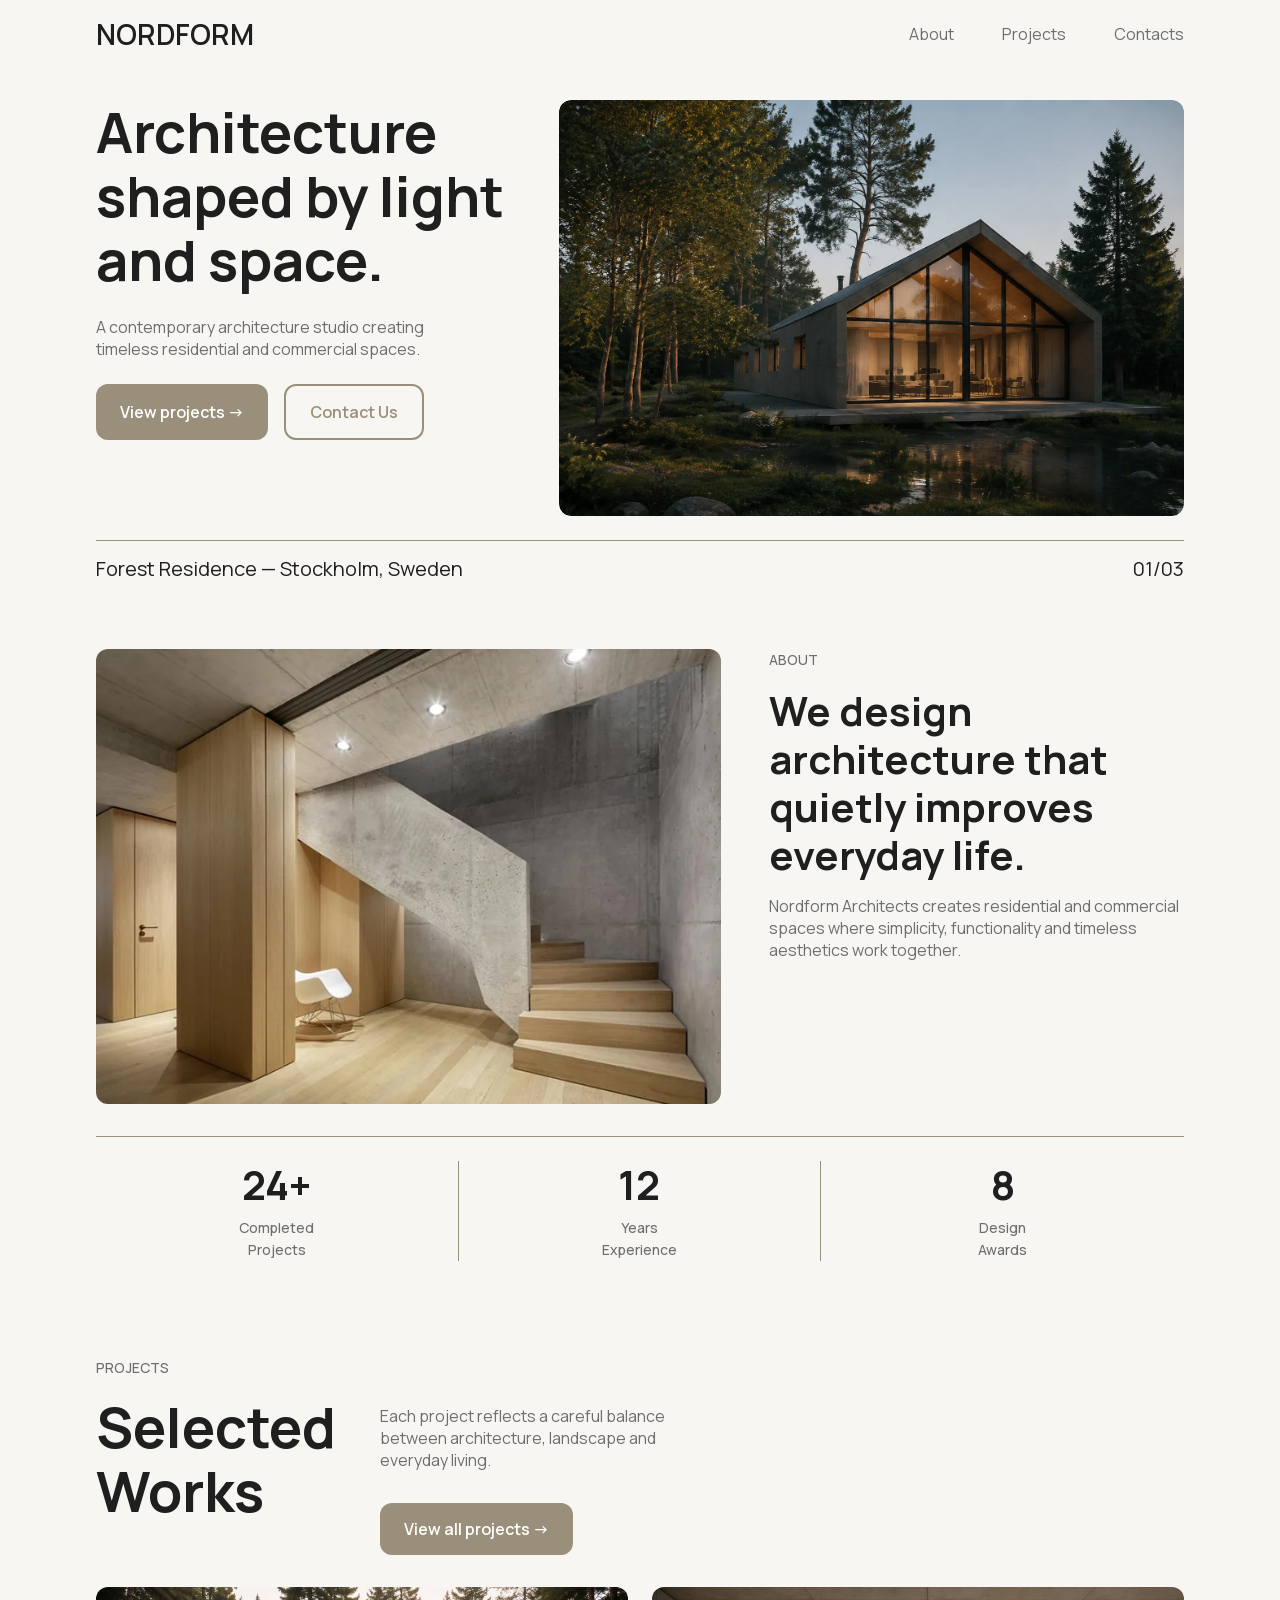
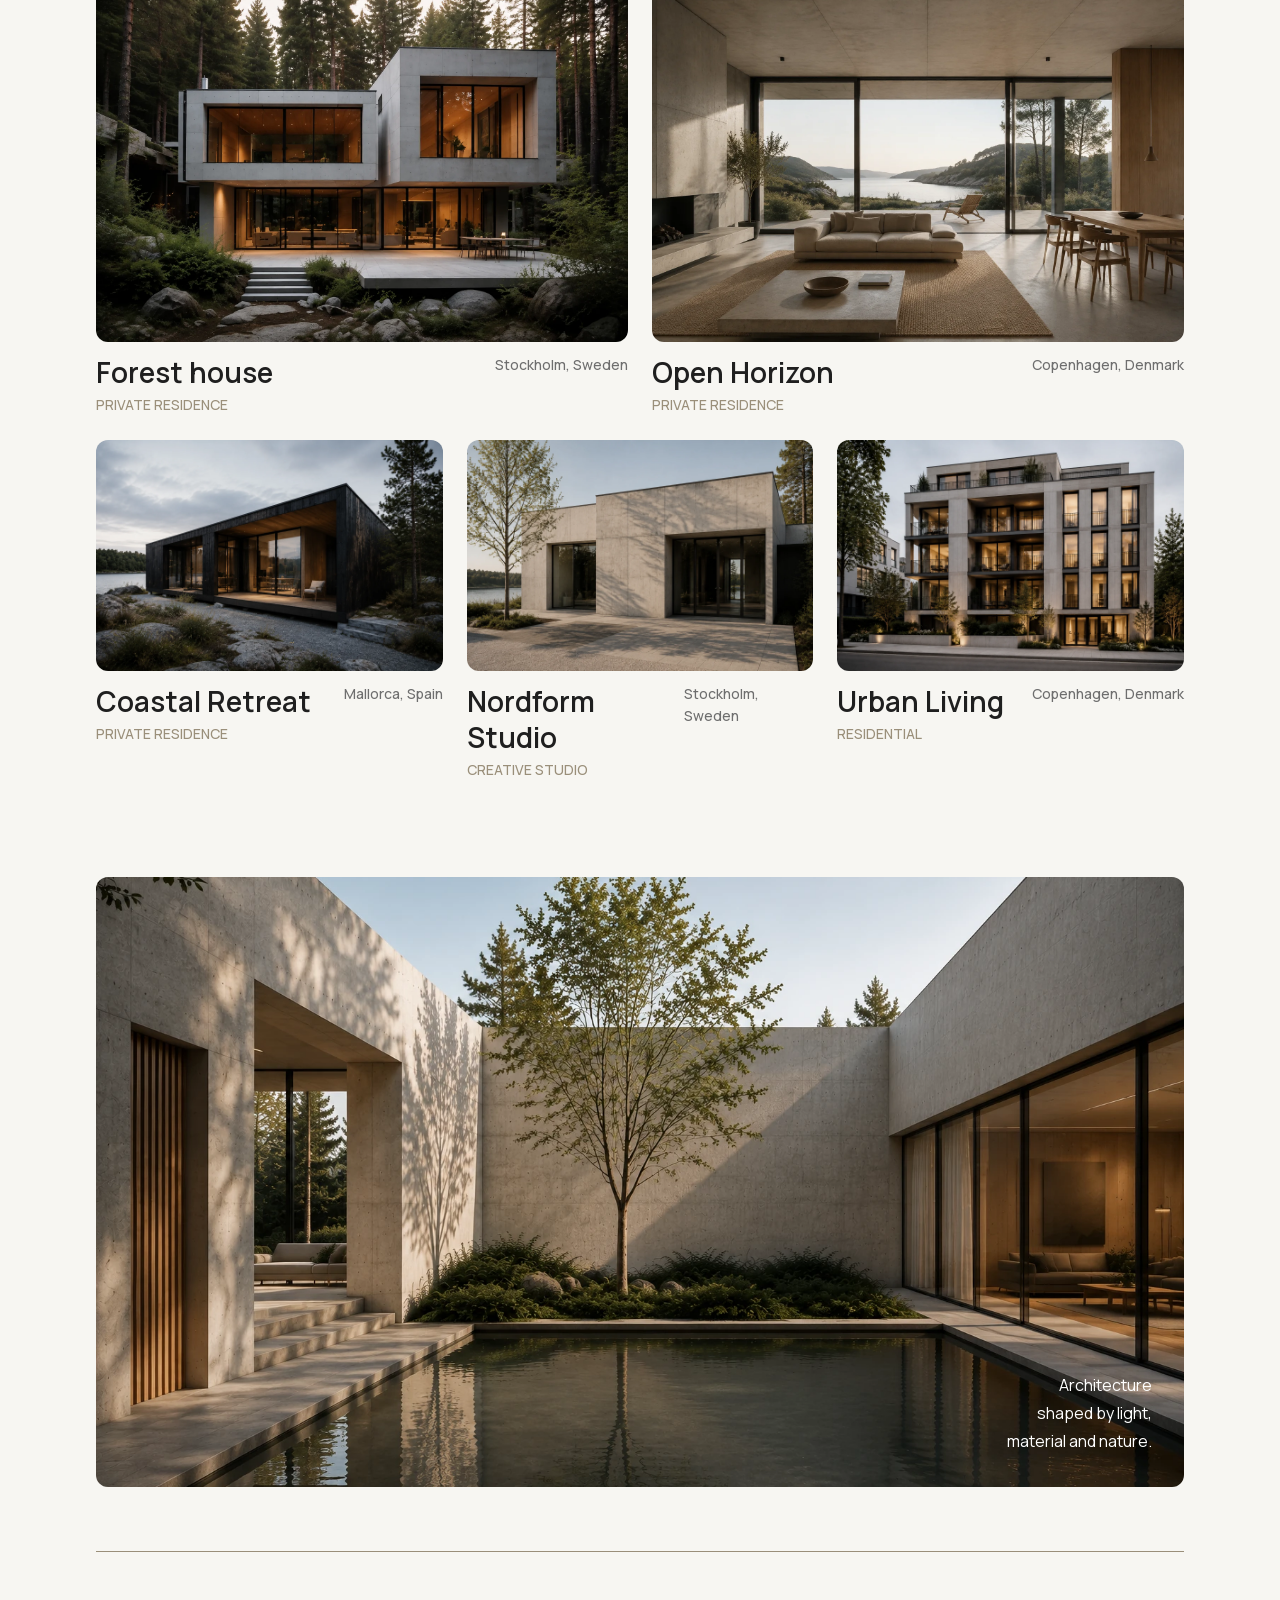
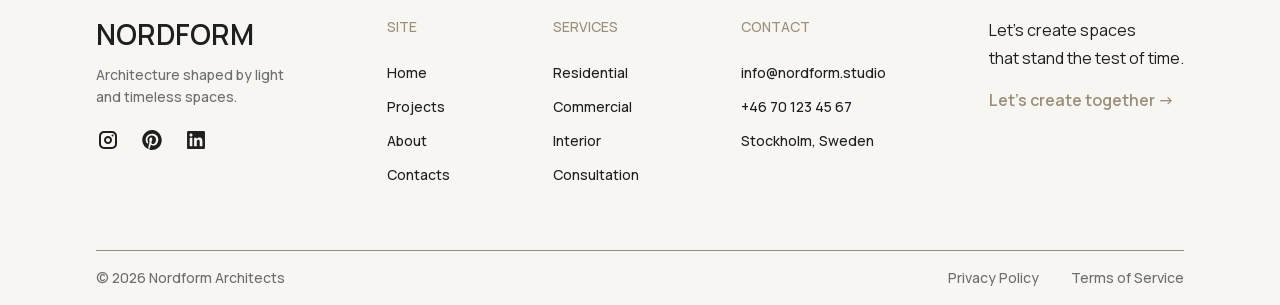
==== commit 0ba7acc4: "Refactor code after review and improve structure" ====
--- a/index.html
+++ b/index.html
@@ -28,6 +28,7 @@
                     class="menu-toggle"
                     aria-label="Open menu"
                     aria-expanded="false"
+                    aria-controls="site-navigation"
                 >
                     <span></span>
                     <span></span>
@@ -108,7 +109,7 @@
             </section>
 
             <!-- ABOUT -->
-            <section class="about reveal">
+            <section class="about reveal" id="about">
                 <div class="container">
                     <div class="about__inner">
                         <div class="about__image">
@@ -325,7 +326,7 @@
                         src="assets/images/feature-pool.webp"
                         loading="lazy"
                         decoding="async"
-                        alt="Nordform architectural project"
+                        alt="Feature image"
                     />
 
                     <p class="feature-image__caption">
--- a/assets/css/style.css
+++ b/assets/css/style.css
@@ -62,7 +62,7 @@
     --transition-fast: 0.3s ease;
 }
 
-/* ================================= Animathions ================================= */
+/* ================================= Animations ================================= */
 
 @keyframes fadeUp {
     from {
@@ -191,8 +191,6 @@
     background-color: var(--color-background);
     color: var(--color-accent);
     border: 2px solid var(--color-accent);
-
-    transition: var(--transition-fast);
 }
 
 .button--outline:hover {
@@ -205,18 +203,29 @@
 /*================= Header =================*/
 
 .header {
-    padding-block: var(--space-4);
-
     position: sticky;
     top: 0;
     z-index: 100;
-    background-color: var(--color-background);
-
-    background-color: rgba(247, 246, 242, 0.85);
+
+    padding-block: var(--space-4);
+
+    background-color: transparent;
+    transition: var(--transition-fast);
+}
+
+.header::before {
+    content: "";
+
+    position: absolute;
+    inset: 0;
+
+    background: rgba(247, 246, 242, 0.85);
+
     backdrop-filter: blur(12px);
-    transition: var(--transition-fast);
-}
-
+    -webkit-backdrop-filter: blur(12px);
+
+    z-index: -1;
+}
 .header__inner {
     display: flex;
     align-items: center;
@@ -239,56 +248,6 @@
 
 .menu-toggle {
     display: none;
-
-    position: relative;
-    z-index: 101;
-
-    width: 24px;
-    height: 20px;
-    padding: 0;
-
-    border: none;
-    background: transparent;
-
-    cursor: pointer;
-}
-
-.menu-toggle span {
-    position: absolute;
-    left: 0;
-
-    width: 100%;
-    height: 2px;
-
-    background-color: var(--color-text-primary);
-
-    transition: 0.3s ease;
-}
-
-.menu-toggle span:nth-child(1) {
-    top: 0;
-}
-
-.menu-toggle span:nth-child(2) {
-    top: 9px;
-}
-
-.menu-toggle span:nth-child(3) {
-    bottom: 0;
-}
-
-.menu-toggle.active span:nth-child(1) {
-    top: 9px;
-    transform: rotate(45deg);
-}
-
-.menu-toggle.active span:nth-child(2) {
-    opacity: 0;
-}
-
-.menu-toggle.active span:nth-child(3) {
-    bottom: 9px;
-    transform: rotate(-45deg);
 }
 
 /*================= Hero =================*/
@@ -453,7 +412,7 @@
     display: flex;
     flex-direction: column;
     gap: var(--space-4);
-    grid-column: span 2.5;
+    grid-column: span 3;
 }
 
 .projects__title h2 {
@@ -670,3 +629,7 @@
     display: flex;
     gap: var(--space-6);
 }
+
+.footer a {
+    cursor: not-allowed;
+}
--- a/assets/css/responsive.css
+++ b/assets/css/responsive.css
@@ -70,13 +70,10 @@
 
 @media (max-width: 768px) {
     :root {
-        --font-family: "manrope", sans-serif;
-
         --text-mobile-display: 700 36px / 42px var(--font-family);
         --text-mobile-h2: 700 32px / 40px var(--font-family);
         --text-mobile-h1: 700 36px / 42px var(--font-family);
         --text-mobile-h3: 600 24px / 32px var(--font-family);
-        --text-mobile-caption: 400 14px / 22px var(--font-family);
 
         --grid-margin: 12px;
     }
@@ -92,6 +89,7 @@
 
     .header {
         padding-block: var(--space-3);
+        z-index: 100;
     }
 
     .logo {
@@ -99,30 +97,21 @@
     }
 
     .nav {
-        display: none;
-    }
-
-    .menu-toggle {
-        display: block;
-    }
-
-    .nav {
-        position: fixed;
-        top: 0;
+        position: absolute;
+
+        top: calc(100% - 1px);
         left: 0;
-
-        width: 100%;
-
-        z-index: 100;
-
-        display: flex;
-        flex-direction: column;
-        justify-content: center;
+        width: 100vw;
+
+        display: flex;
+        flex-direction: column;
         align-items: center;
 
-        gap: 32px;
-
-        background-color: var(--color-background);
+        gap: var(--space-2);
+        padding-block: var(--space-2);
+
+        background: rgba(247, 246, 242, 0.85);
+        backdrop-filter: blur(12px);
 
         opacity: 0;
         visibility: hidden;
@@ -130,9 +119,11 @@
         transform: translateY(-100%);
 
         transition:
-            opacity 0.4s ease,
             transform 0.4s ease,
+            opacity 0.3s ease,
             visibility 0.4s ease;
+
+        z-index: 1;
     }
 
     .nav.active {
@@ -142,20 +133,67 @@
     }
 
     .nav a {
-        font: var(--text-h2);
+        font: var(--text-body);
         color: var(--color-text-primary);
 
         opacity: 0;
-        transform: translateY(20px);
+        transform: translateY(-15px);
 
         transition:
-            opacity 0.4s ease,
-            transform 0.4s ease;
+            opacity 0.3s ease,
+            transform 0.3s ease;
     }
 
     .nav.active a {
         opacity: 1;
         transform: translateY(0);
+    }
+
+    .nav.active a:nth-child(1) {
+        transition-delay: 0.1s;
+    }
+
+    .nav.active a:nth-child(2) {
+        transition-delay: 0.2s;
+    }
+
+    .nav.active a:nth-child(3) {
+        transition-delay: 0.3s;
+    }
+
+    .menu-toggle {
+        display: block;
+        position: relative;
+        z-index: 101;
+        width: 24px;
+        height: 24px;
+        padding: 0;
+        border: none;
+        background: transparent;
+        cursor: pointer;
+    }
+
+    .menu-toggle span {
+        display: block;
+        width: 100%;
+        height: 2px;
+        margin: 5px 0;
+        background-color: var(--color-text-primary);
+        transition:
+            transform 0.3s ease,
+            opacity 0.3s ease;
+    }
+
+    .menu-toggle.active span:nth-child(1) {
+        transform: translateY(7px) rotate(45deg);
+    }
+
+    .menu-toggle.active span:nth-child(2) {
+        opacity: 0;
+    }
+
+    .menu-toggle.active span:nth-child(3) {
+        transform: translateY(-7px) rotate(-45deg);
     }
 
     /*================= Hero =================*/
@@ -180,8 +218,8 @@
     }
 
     .hero__image {
-        width: calc(100% + (var(--grid-margin) * 2));
-        margin-left: calc(var(--grid-margin) * -1);
+        margin-inline: calc(var(--grid-margin) * -1);
+        width: calc(100% + var(--grid-margin) * 2);
         padding-left: 0;
 
         border-radius: 0;
@@ -211,10 +249,6 @@
 
     .hero__meta {
         display: none;
-
-        font: var(--text-mobile-caption);
-        padding-top: var(--space-2);
-        color: var(--color-text-secondary);
     }
 
     /*================= About =================*/
